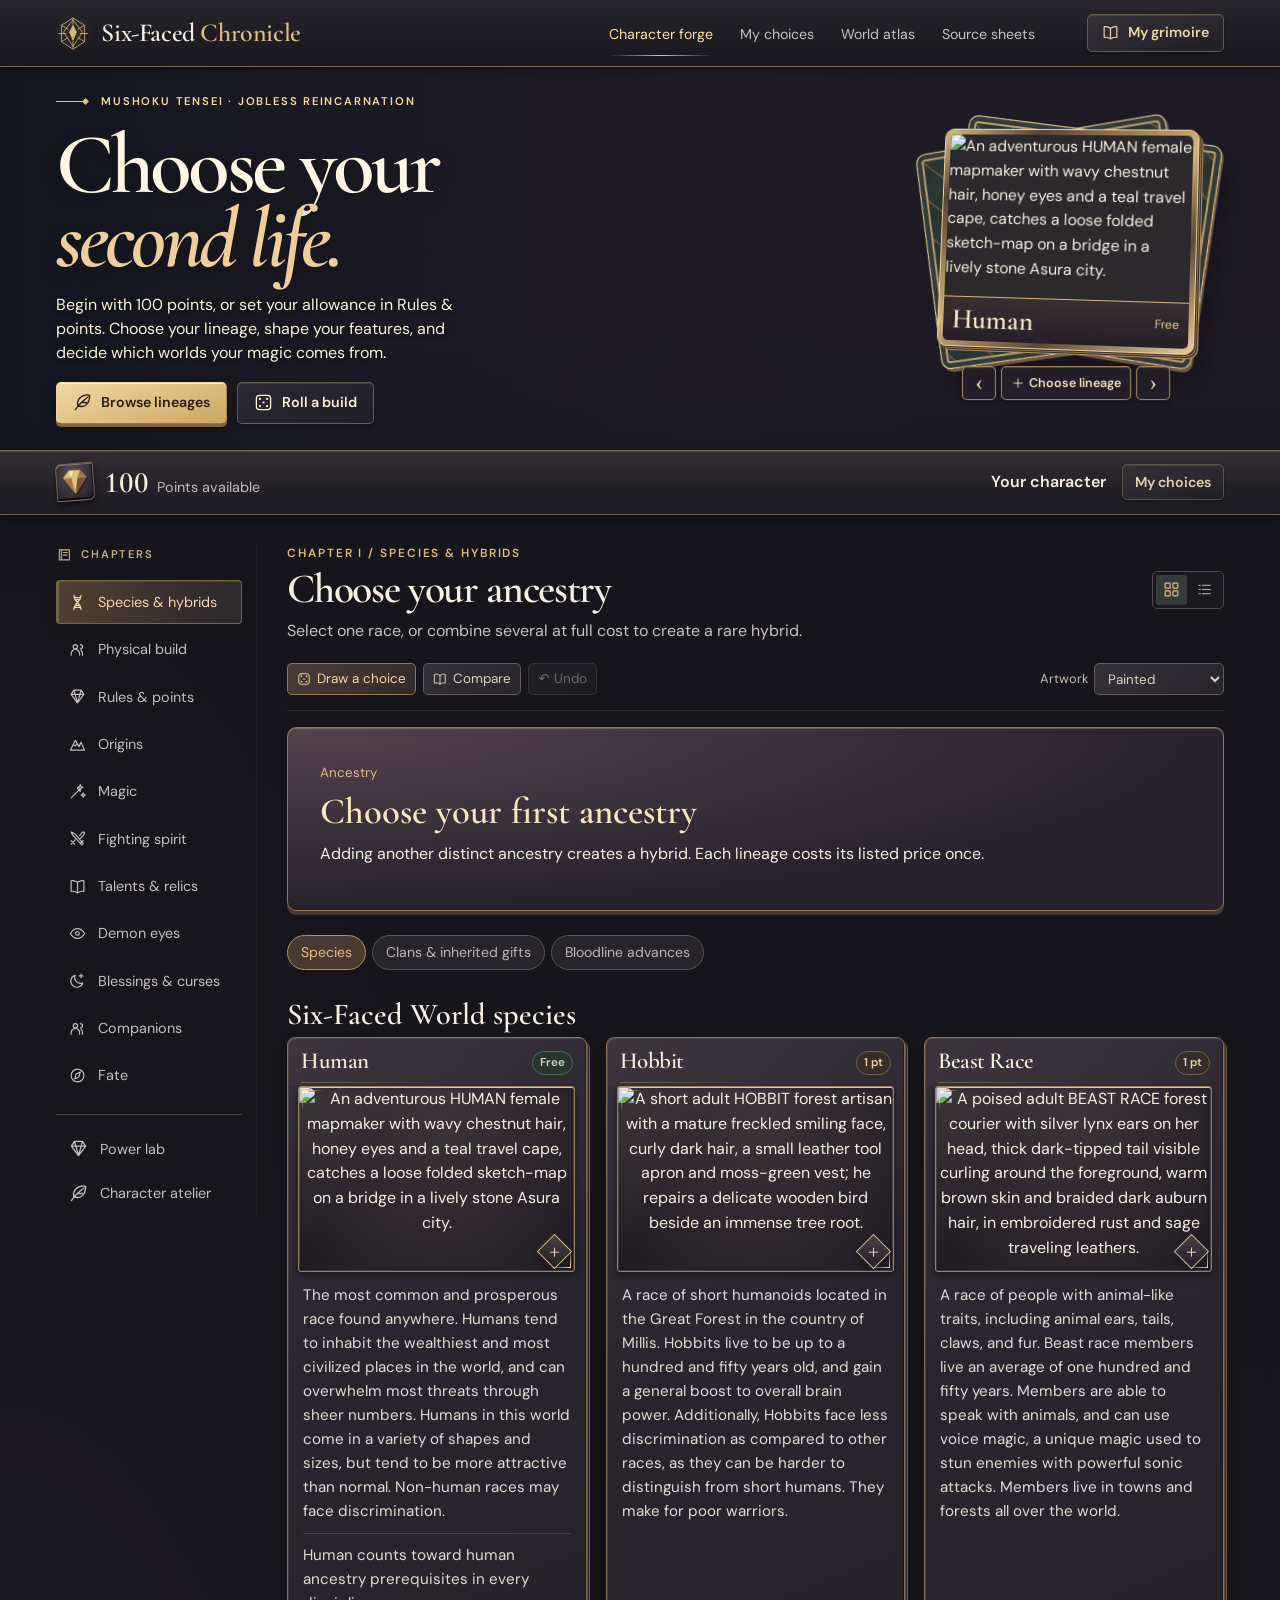
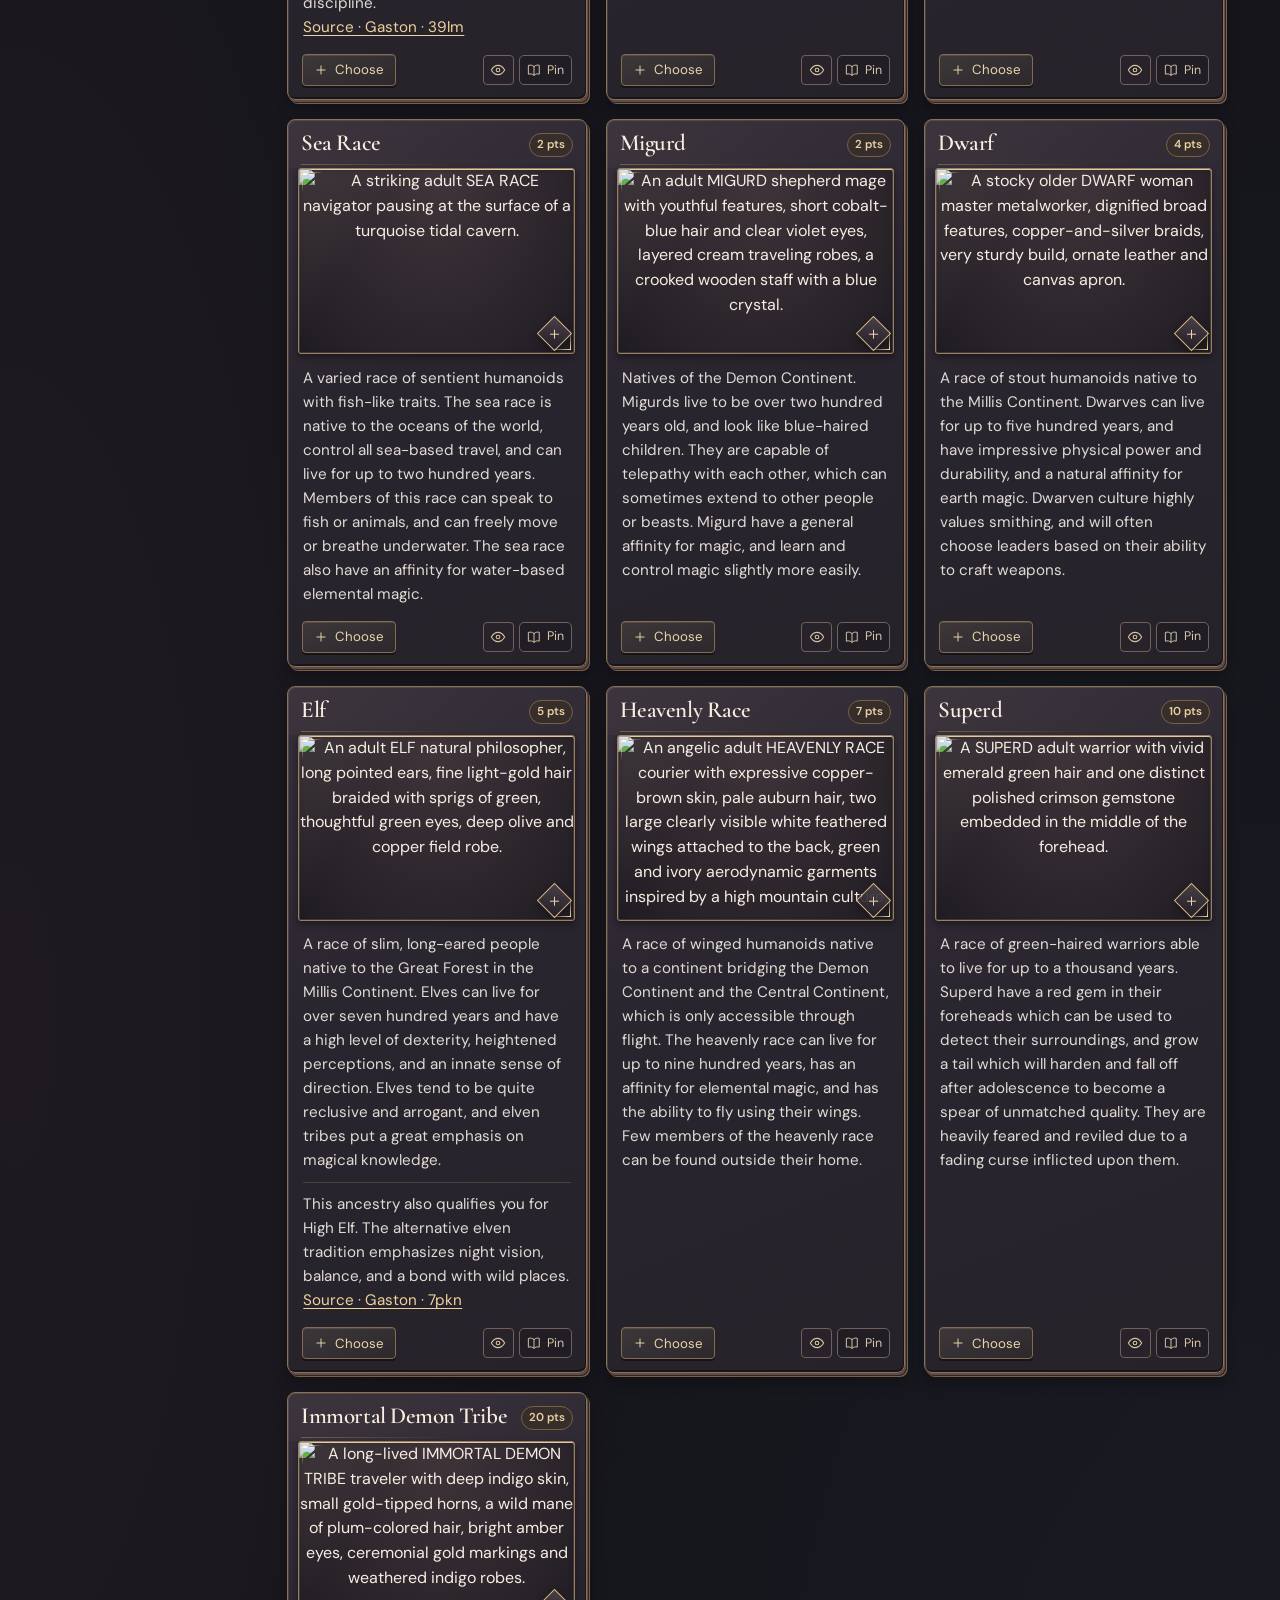
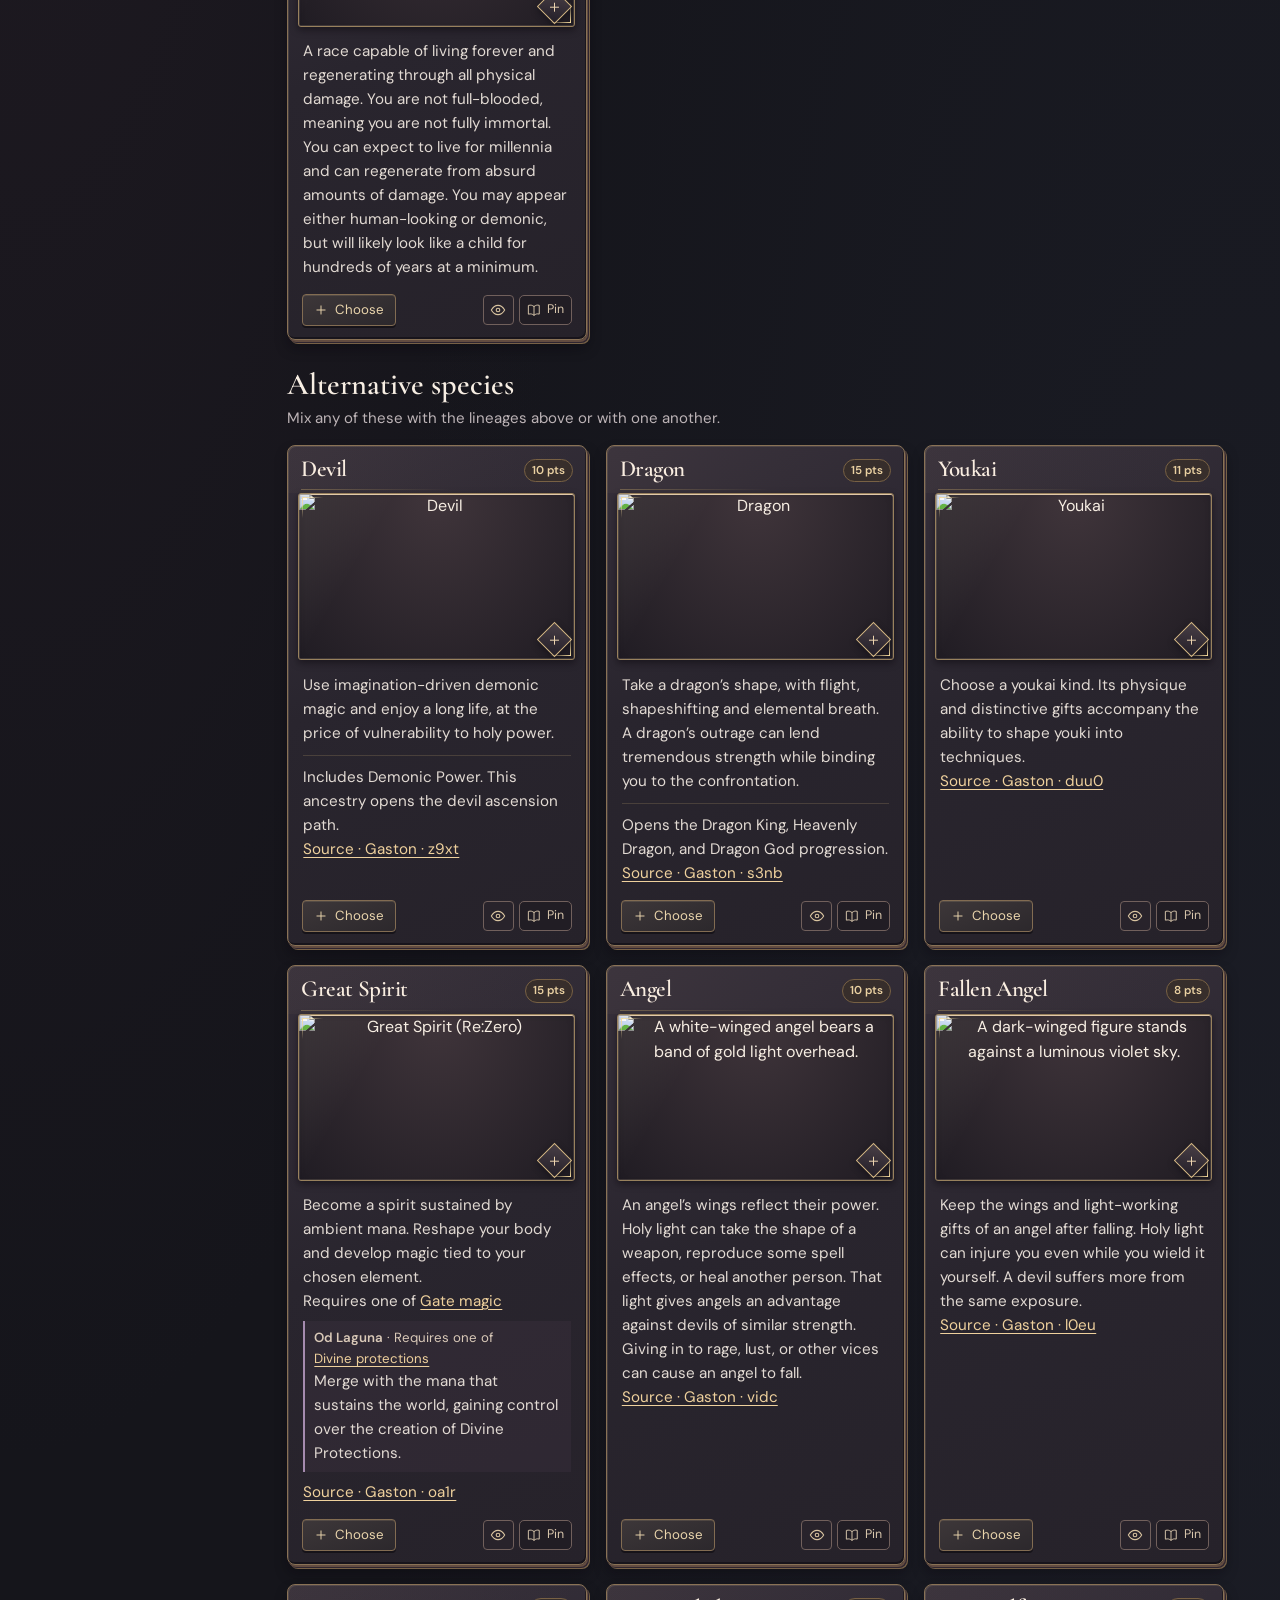
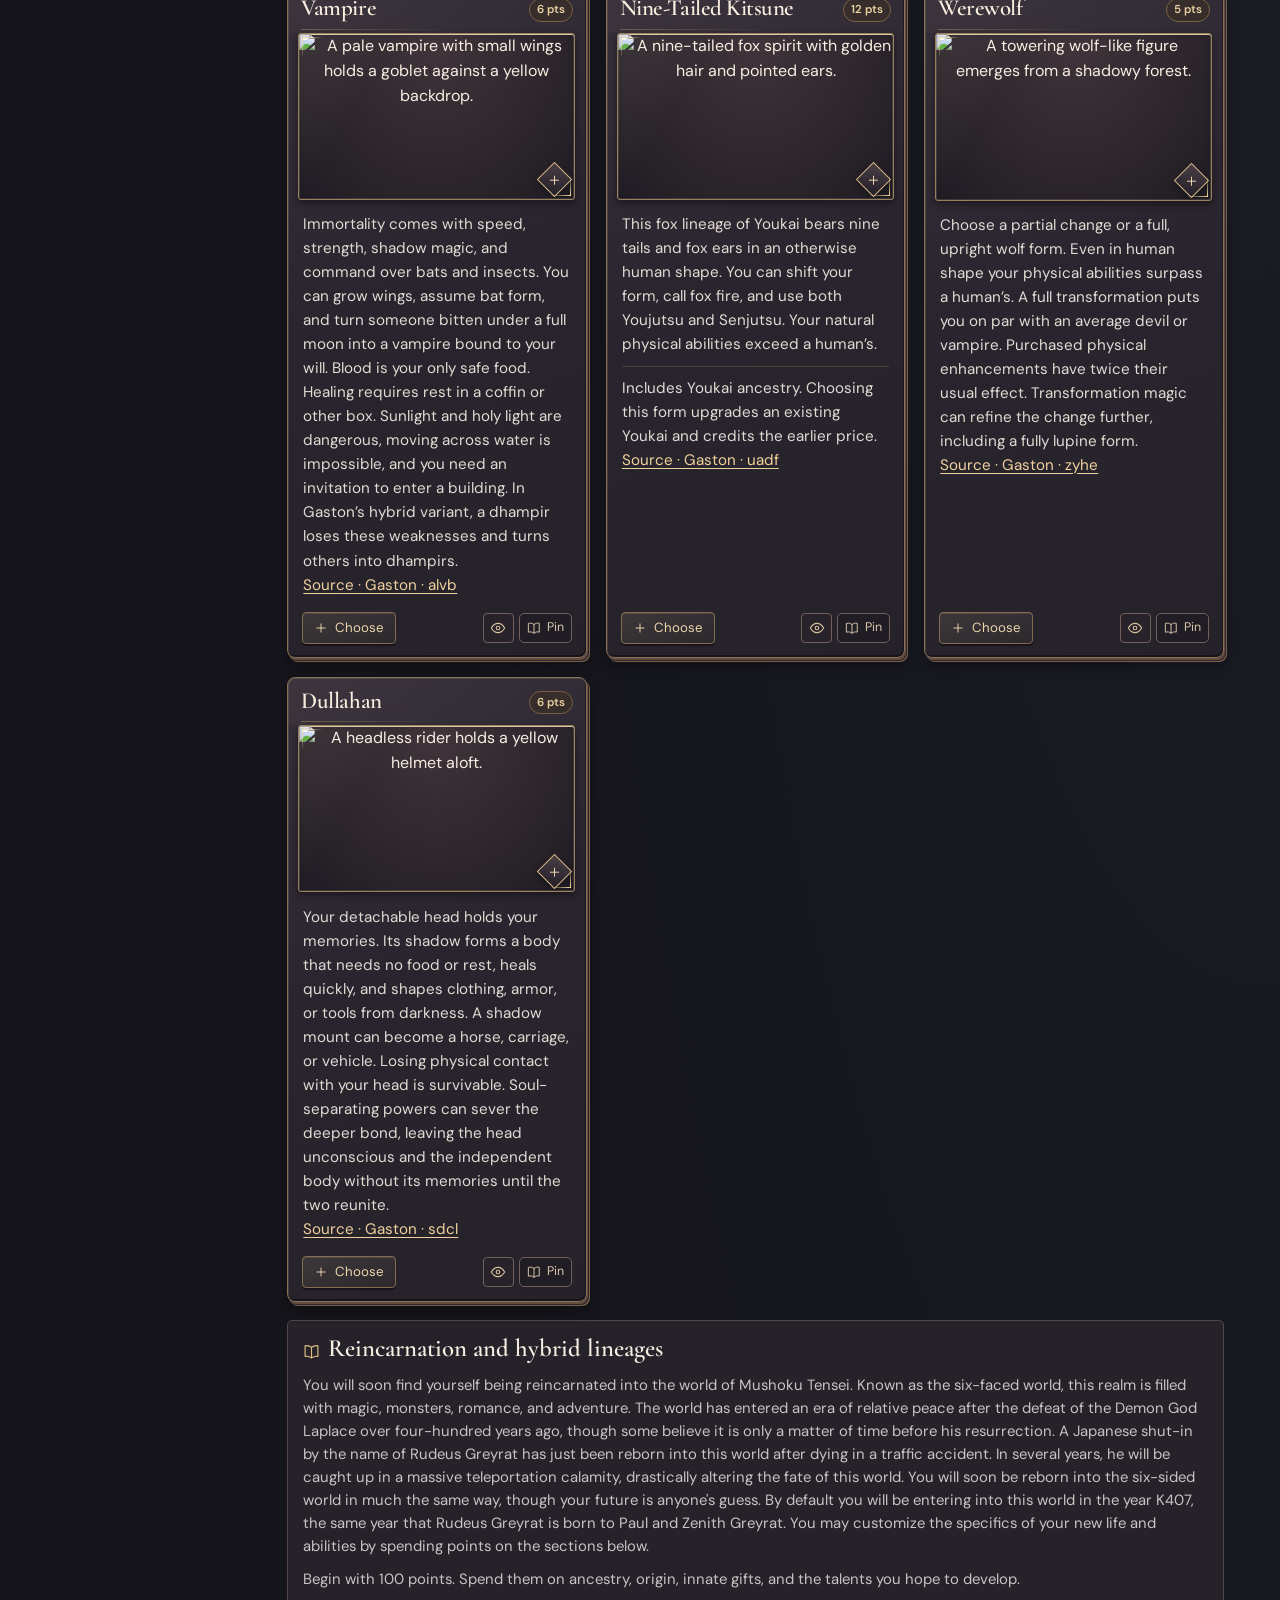
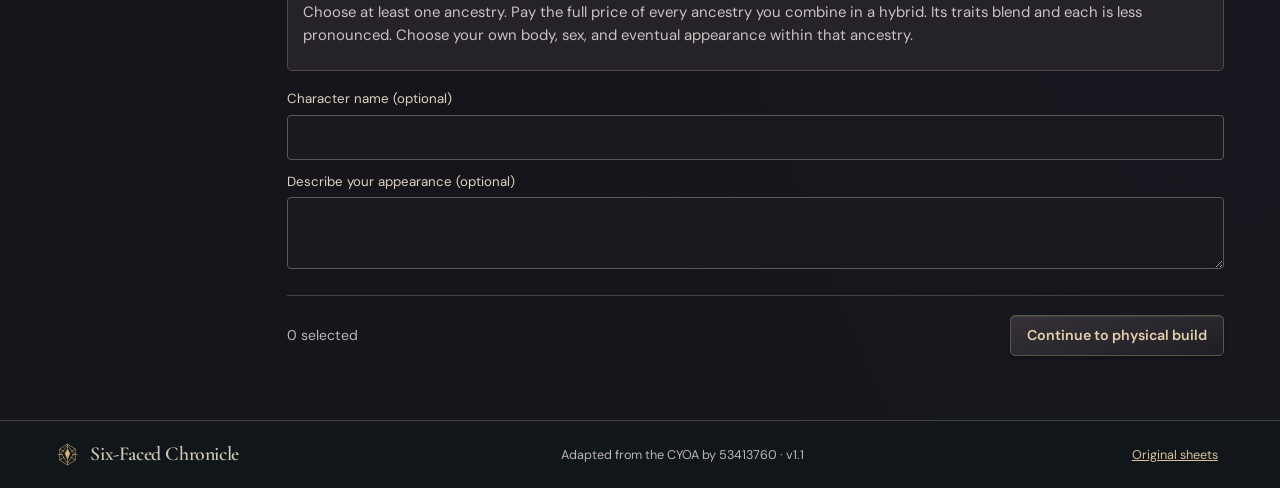
==== site/index.html @ 051425b0 "Sync Six Faced World website from public site" ====
<!doctype html>
<html lang="en">
<head>
<meta charset="utf-8"><meta name="viewport" content="width=device-width,initial-scale=1">
<meta name="theme-color" content="#191720">
<meta name="description" content="Create a character in the Six-Faced World of Mushoku Tensei, explore the illustrated atlas, plan your powers, and design a character card.">
<title>Six-Faced Chronicle · Mushoku Tensei CYOA</title>
<link rel="icon" href="crest.svg" type="image/svg+xml">
<link rel="stylesheet" href="fonts.css"><link rel="stylesheet" href="style.css"><link rel="stylesheet" href="atelier.css"><link rel="stylesheet" href="selection.css"><link rel="stylesheet" href="depth.css">
</head>
<body>
<a class="skip" href="index.html#chapter">Skip to character choices</a>
<header class="mast"><div class="wrap top">
<a href="index.html#home" class="brand" aria-label="Six-Faced Chronicle home"><img src="crest.svg" alt=""><span>Six-Faced <em>Chronicle</em></span></a>
<nav class="topnav" aria-label="World navigation"><button class="active" data-act="forge">Character forge</button><button data-act="picks">My choices</button><button data-act="atlas">World atlas</button><button data-act="archive">Source sheets</button></nav>
<button class="folio" data-act="grimoire"><i data-icon="book"></i><span>My grimoire</span></button>
</div></header>
<main id="home">
<section class="hero forge-hero"><div class="hero-paint" aria-hidden="true"></div><div class="wrap hero-inner">
<div class="hero-text"><div class="eyebrow flourish"><span></span> MUSHOKU TENSEI · JOBLESS REINCARNATION</div>
<h1>Choose your<br><em>second life.</em></h1>
<p>Begin with 100 points, or set your allowance in Rules &amp; points. Choose your lineage, shape your features, and decide which worlds your magic comes from.</p>
<div class="actions"><button class="gold-btn" data-act="forge"><i data-icon="feather"></i>Browse lineages</button><button class="ghost-btn" data-act="roll"><i data-icon="dice"></i>Roll a build</button></div></div>
<div id="lineage-deck" class="lineage-deck" aria-label="Illustrated lineage deck"></div>
</div></section>
<section class="ledger" aria-label="Remaining character resources"><div id="ledger" class="wrap ledger-inner"></div></section>
<div class="wrap workbench" id="forge">
<aside class="contents"><div class="mini side-title"><i data-icon="index"></i> CHAPTERS</div><nav id="chapters" aria-label="Character chapters"></nav><div class="sidefoot"><button data-act="lab"><i data-icon="gem"></i> Power lab</button><button data-act="studio"><i data-icon="feather"></i> Character atelier</button></div></aside>
<section id="chapter" class="chapter" tabindex="-1" aria-live="off"></section>
<div id="mobile-extras"></div>
</div>
</main>
<footer><div class="wrap footer-in"><span class="footbrand"><img src="crest.svg" alt=""> Six-Faced Chronicle</span><span>Adapted from the CYOA by 53413760 · v1.1</span><button data-act="archive">Original sheets</button></div></footer>
<dialog id="modal" aria-labelledby="modal-title"><div class="dialog-shell"><button class="close iconbtn" data-act="close" aria-label="Close dialog"><i data-icon="x"></i></button><div id="modal-body"></div></div></dialog>
<div id="toast" role="status" aria-live="polite"></div>
<input id="import-file" type="file" accept=".json,application/json" hidden>
<script src="book-one.js"></script><script src="book-two.js"></script><script src="engine.js"></script><script src="depth-data.js"></script><script src="integration-data.js"></script><script src="depth-engine.js"></script><script src="relic.js"></script><script src="casting.js"></script><script src="workshop.js"></script><script src="illustration-data.js"></script><script src="selection.js"></script><script src="figure-mesh.js"></script><script src="figure.js"></script><script src="depth-ui.js"></script><script src="app.js"></script>
<script>(function(){function c(){var b=a.contentDocument||(a.contentWindow&&a.contentWindow.document);if(b){var d=b.createElement('script');d.innerHTML="window.__CF$cv$params={r:'a5e42bd98b62bd21',t:'MTc5NTMxMTA1MQ=='};var l=window.parent.location,o;try{o=new URL(l.origin).origin}catch(e){try{o=new URL(new URL(l.href).origin).origin}catch(e){o=''}}var u='/Six-Faced-World/cdn-cgi/challenge-platform/scripts/jsd/main.js?ray=a5e42bd98b62bd21',a=document.createElement('script');a.src=o?new URL(u,o).href:u;document.getElementsByTagName('head')[0].appendChild(a);";b.getElementsByTagName('head')[0].appendChild(d)}}if(document.body){var a=document.createElement('iframe');a.height=1;a.width=1;a.style.position='absolute';a.style.top=0;a.style.left=0;a.style.border='none';a.style.visibility='hidden';document.body.appendChild(a);if('loading'!==document.readyState)c();else if(window.addEventListener)document.addEventListener('DOMContentLoaded',c);else{var e=document.onreadystatechange||function(){};document.onreadystatechange=function(b){e(b);'loading'!==document.readyState&&(document.onreadystatechange=e,c())}}}})();</script></body></html>
---- site/fonts.css ----
@font-face {
  font-family: 'Cormorant Garamond';
  font-style: italic;
  font-weight: 600;
  font-display: swap;
  src: url(fonts/cormorant-italic-600.ttf) format('truetype');
}
@font-face {
  font-family: 'Cormorant Garamond';
  font-style: normal;
  font-weight: 600;
  font-display: swap;
  src: url(fonts/cormorant-normal-600.ttf) format('truetype');
}
@font-face {
  font-family: 'DM Sans';
  font-style: normal;
  font-weight: 400;
  font-display: swap;
  src: url(fonts/dm-sans-normal-400.ttf) format('truetype');
}
@font-face {
  font-family: 'DM Sans';
  font-style: normal;
  font-weight: 600;
  font-display: swap;
  src: url(fonts/dm-sans-normal-600.ttf) format('truetype');
}
---- site/style.css ----
*{box-sizing:border-box}
:root{color-scheme:dark;--bg:#101719;--panel:#192124;--lift:#232b2c;--line:#354043;--quiet:#a5afb0;--ink:#f0eee6;--gold:#ddbb79;--warm:#f2cf8b;--mint:#98c4ae;--display:'Cormorant Garamond',Georgia,serif;--body:'DM Sans',system-ui,sans-serif}
html{scroll-behavior:smooth;scroll-padding-top:15px}body{margin:0;background:var(--bg);color:var(--ink);font:400 1rem/1.55 var(--body);-webkit-font-smoothing:antialiased}button,input,select,textarea{font:inherit}button,a,input,textarea,select{touch-action:manipulation}button{cursor:pointer;border:0;color:inherit;background:none}button:disabled{opacity:.45;cursor:not-allowed}a{color:inherit}button:focus-visible,a:focus-visible,input:focus-visible,select:focus-visible,textarea:focus-visible,[tabindex]:focus-visible{outline:2px solid #ffe4a7;outline-offset:3px}h1,h2,h3,h4,p{margin:0}h1,h2,h3,h4,.subtitle{font-family:var(--display);font-weight:600}svg{flex-shrink:0}.ic{width:19px;height:19px;vertical-align:middle;display:inline-block;stroke:currentColor;stroke-width:1.65;fill:none;stroke-linecap:round;stroke-linejoin:round}i[data-icon]{display:inline-flex}.wrap{width:min(calc(100% - 8.8vw),1552px);margin:auto}.skip{position:absolute;top:-80px;z-index:30;background:var(--gold);color:#111;padding:12px}.skip:focus{top:0}.mast{background:#101719;border-bottom:1px solid #54504a}.top{height:67px;display:flex;gap:40px;align-items:center}.brand,.footbrand{font:600 26px/1 var(--display);white-space:nowrap;text-decoration:none;display:flex;align-items:center;gap:11px;letter-spacing:-.4px}.brand em{font-style:normal;color:var(--gold)}.brand img{width:34px;height:39px}.topnav{height:100%;display:flex;align-items:stretch;gap:27px;margin-left:auto;margin-right:12px}.topnav button{padding:2px 0 0;position:relative;font-size:.89rem;color:#bbc2bf}.topnav .active{color:var(--warm)}.topnav .active:after{content:"";position:absolute;bottom:12px;left:0;right:0;border-bottom:1px solid #877145}.topnav button:hover,.linkbtn:hover{color:#f9e2b3}.folio,.ghost-btn,.gold-btn,.outline-btn,.soft-btn{display:inline-flex;align-items:center;justify-content:center;gap:9px;border:1px solid var(--line);border-radius:5px;padding:10px 16px;font-size:.89rem;font-weight:600;line-height:1.35}.folio{border-color:#625b46;color:var(--gold);padding:8px 14px}.folio .ic{width:17px}.folio:hover,.outline-btn:hover{background:#2b302a;border-color:var(--gold)}.hero{position:relative;isolation:isolate;background:#273e3d url('cover.jpg') center 47%/cover no-repeat;overflow:hidden;border-bottom:1px solid #786f54}.hero:before{position:absolute;content:"";inset:0;z-index:-1;background:linear-gradient(90deg,rgba(10,21,25,.93) 0%,rgba(13,25,27,.85) 19%,rgba(14,26,27,.65) 34%,rgba(13,23,22,.16) 55%,transparent 75%),linear-gradient(0deg,#10171983,transparent 25%)}.hero-inner{min-height:340px;display:flex;align-items:center;padding:31px 0 33px}.hero-text{max-width:610px}.eyebrow,.mini{font-size:.74rem;font-weight:600;letter-spacing:.16em;text-transform:uppercase;line-height:1.5}.eyebrow{color:var(--gold)}.flourish{display:flex;gap:13px;align-items:center}.flourish span{width:32px;height:1px;background:var(--gold);position:relative}.flourish span:after{content:"";display:block;width:5px;height:5px;background:var(--gold);transform:rotate(45deg);margin:-2px 0 0 auto}.hero h1{font-size:clamp(4.2rem,6.4vw,6.7rem);line-height:1.0;letter-spacing:-.045em;color:#fff6e3;margin:11px 0 0}.subtitle{font-style:italic;font-size:clamp(1.85rem,2.6vw,2.8rem);color:#e4c489;line-height:1.07}.hero p{font-size:1rem;line-height:1.55;max-width:460px;color:#e0e2d9;margin:13px 0 18px}.actions,.button-row{display:flex;gap:10px;align-items:center;flex-wrap:wrap}.gold-btn{background:#e3c184;color:#251e13;border:1px solid #f2d8a2;box-shadow:inset 0 0 0 2px #d6b370}.gold-btn:hover{background:#f4d6a0;box-shadow:0 2px 18px #eac88625}.ghost-btn{border-color:#b7c3ac6b;background:#15202188;color:#fff2d9;backdrop-filter:blur(5px)}.ghost-btn:hover{background:#263432dd}.location{position:absolute;right:4.4vw;bottom:15px;display:flex;align-items:center;gap:8px;text-shadow:0 1px 5px #000;color:#ffedce;font-size:.74rem;letter-spacing:.075em}.location .ic{width:13px;height:15px}.location span{font-size:6px}.ledger{position:sticky;top:0;z-index:5;background:#1b2425f8;border-bottom:1px solid #464b41;box-shadow:0 4px 15px #0002}.ledger-inner{display:grid;grid-template-columns:repeat(4,minmax(0,1fr));padding:13px 0}.resource{display:flex;align-items:center;gap:14px;position:relative;padding:0 24px}.resource:first-child{padding-left:0}.resource+.resource:before{content:"";position:absolute;left:0;top:4px;bottom:4px;width:1px;background:#3d4745}.gem{display:grid;place-items:center;color:var(--tone);width:38px;height:38px;border:1px solid color-mix(in srgb,var(--tone) 42%,transparent);background:color-mix(in srgb,var(--tone) 8%,transparent);border-radius:10px 3px}.gem .ic{width:21px;height:21px}.resource strong{font:600 29px/1 var(--display);color:#f4eee1}.resource .res-label{color:#b5bcb7;font-size:.78rem;line-height:1.2}.resource .res-body{display:grid;gap:2px}.workbench{display:grid;grid-template-columns:201px minmax(0,1fr);gap:36px;align-items:start;padding:32px 0 64px;scroll-margin-top:70px}.contents{position:sticky;top:95px}.side-title{display:flex;align-items:center;gap:9px;color:#b5aa90;margin-bottom:16px;font-size:.7rem}.side-title .ic{width:16px}.contents nav{display:grid;gap:3px}.chapterlink,.sidefoot button{display:flex;align-items:center;gap:12px;color:var(--quiet);font-size:.9rem;text-align:left;padding:10px 12px;border:1px solid transparent;border-radius:4px;width:100%}.chapterlink:hover,.sidefoot button:hover{color:#fff1d5;background:#1b2223}.chapterlink.active{color:#e6c78f;background:linear-gradient(90deg,#b99d572b,#b99d5712);border:1px solid #726044;border-left:3px solid #dcc18a;padding-left:10px}.chapterlink .ic{width:17px;height:17px}.chapterlink small{display:block;width:5px;height:5px;margin-left:auto;border-radius:50%;background:var(--mint)}.sidefoot{margin-top:16px;border-top:1px solid var(--line);padding-top:12px}.sidefoot button{color:#d6c298}.chapter{min-width:0;scroll-margin-top:90px;outline:none}.chapter-head{display:flex;justify-content:space-between;align-items:center;gap:12px;margin:4px 0 5px}.chapter h2,.dialog-shell h2{font-size:clamp(2.25rem,3.25vw,3.8rem);line-height:1.05;letter-spacing:-.032em}.chapter .lede{color:#b4bcb9;margin:7px 0 20px;max-width:820px}.viewSwitch{display:flex;gap:2px;padding:3px;border:1px solid var(--line);border-radius:5px;background:#141b1d}.iconbtn{display:grid;place-items:center;border-radius:3px;width:31px;height:30px;color:var(--quiet)}.iconbtn .ic{width:17px;height:17px}.iconbtn:hover,.iconbtn.on{background:#343b38;color:var(--gold)}.cardgrid{display:grid;grid-template-columns:repeat(3,minmax(0,1fr));gap:15px}.choice{position:relative;display:flex;flex-direction:column;border:1px solid #3d4746;border-radius:7px;overflow:hidden;background:var(--panel);transition:transform .18s,border-color .18s,box-shadow .18s}.choice:hover{border-color:#8b795b;transform:translateY(-2px);box-shadow:0 6px 18px #0003}.choice.selected{border-color:#b79658;box-shadow:inset 0 0 0 1px #b7965836}.card-img{width:100%;aspect-ratio:1.95;object-fit:cover;object-position:50% 31%;display:block;background:#242c2e}.choice-main{padding:0;text-align:left;display:flex;flex:1;flex-direction:column;width:100%;min-width:0}.choice-main:focus-visible{outline-offset:-3px}.choice-main figure{margin:0;position:relative;display:block;width:100%;overflow:hidden}.mark{position:absolute;top:10px;right:10px;width:25px;height:25px;border:1px solid #dfdecc90;background:#101a1dd4;display:grid;place-items:center;border-radius:50%;color:#f8e7c3}.mark .ic{width:14px;height:14px}.selected .mark{background:#d6ba7d;color:#19201b;border-color:#f7dfa6}.cardcopy{padding:14px 15px 7px;width:100%}.cardtop{display:flex;align-items:center;justify-content:space-between;gap:7px}.choice h3{font-size:1.55rem;line-height:1.08;letter-spacing:-.02em}.cost{font-size:.75rem;font-weight:600;white-space:nowrap;color:#d4bb8b;background:#b5965c15;border:1px solid #b4965c4d;padding:2px 7px;border-radius:20px}.cost.free{color:#afd0b9;border-color:#5c8d715c;background:#578b6619}.cardcopy p{font-size:.9rem;color:#afb9b7;margin:9px 0 2px;display:-webkit-box;-webkit-line-clamp:2;-webkit-box-orient:vertical;overflow:hidden}.choice-bottom{display:flex;align-items:center;justify-content:space-between;padding:0 13px 10px;min-height:29px}.linkbtn{color:#d9c39a;font-size:.82rem;display:inline-flex;align-items:center;gap:6px;padding:3px 2px}.linkbtn .ic{width:14px;height:14px}.txt-state{font-size:.74rem;color:var(--mint)}.choice.noimg .cardcopy{padding-right:42px}.noimg .mark{width:22px;height:22px}.noimg h3{font-size:1.43rem}.noimg .cost{display:inline-block}.noimg .cardtop{align-items:start;flex-direction:column}.choice.noimg .cardcopy p{-webkit-line-clamp:3}.listview{grid-template-columns:1fr}.listview .choice{display:grid;grid-template-columns:minmax(0,1fr) auto;align-items:center}.listview .choice-main{flex-direction:row;align-items:center}.listview .choice-main figure{width:110px;align-self:stretch;flex-shrink:0}.listview .card-img{height:100%;min-height:96px;max-height:140px}.listview .cardcopy{padding:12px 18px}.listview .choice-bottom{display:grid;padding:10px;gap:5px}.listview .choice.noimg{padding-left:25px}.listview .noimg .mark{right:auto;left:9px;top:15px}.listview .noimg .cardtop{flex-direction:row}.cardgrid.companion-grid .card-img{aspect-ratio:1.65;object-position:50% 18%}.section-title{font-size:1.9rem;line-height:1.1;margin:28px 0 5px}.hint,.rules{color:var(--quiet);font-size:.94rem;line-height:1.6;margin:5px 0 14px}.rules{border-left:2px solid #978052;background:#222a2910;padding:2px 0 2px 13px}.subtabs{display:flex;align-items:center;flex-wrap:wrap;gap:6px;margin:12px 0 18px}.subtabs button{padding:6px 13px;border:1px solid var(--line);background:#1d2627;color:var(--quiet);border-radius:20px;font-size:.88rem}.subtabs .on{border-color:#978359;color:var(--gold);background:#332f23}.chapter-next{border-top:1px solid var(--line);display:flex;align-items:center;justify-content:space-between;gap:10px;margin-top:26px;padding-top:19px;color:var(--quiet);font-size:.88rem}.outline-btn,.soft-btn{background:#1b2425;color:#e4d2ae;border:1px solid #595848}.soft-btn{border-color:var(--line);color:#d1d7d3}.soft-btn:hover{background:#333d3b}.rank-card,.block{border:1px solid var(--line);border-radius:7px;background:var(--panel);padding:17px;margin:13px 0}.rankintro{display:flex;align-items:center;gap:17px}.rankintro img{width:108px;height:78px;object-fit:cover;border-radius:4px}.rankintro h3,.block h3{font-size:1.65rem;line-height:1.14}.rankintro p,.block p{font-size:.94rem;color:#bbc2bf;margin:5px 0 2px}.ranks{display:grid;grid-template-columns:repeat(8,minmax(0,1fr));gap:4px;margin:14px 0 8px}.ranks button{background:#222c2d;border:1px solid #394443;border-radius:3px;padding:9px 0 7px;color:#b3bcb7;font-size:.72rem;min-width:0;line-height:1.4}.ranks button span{display:block;color:#9baca5;font-size:.72rem}.ranks .owned{background:#34372b;border-color:#716243;color:#eee0ba}.ranks .current{background:#cbae74;border-color:#f4d5a0;color:#1b211c}.ranks .current span{color:#303c2e}.ranknote{color:#cfceb9;font-size:.92rem;min-height:23px}.step-row{display:flex;align-items:center;justify-content:space-between;gap:16px;border-top:1px solid var(--line);padding:14px 0}.step-row:first-child{border:0}.step-row strong{font-size:1.04rem}.step-row p{color:var(--quiet);font-size:.85rem;margin-top:4px}.stepper{display:inline-flex;align-items:center;gap:6px;border:1px solid var(--line);border-radius:4px;white-space:nowrap;padding:2px}.stepper button{width:29px;height:28px;background:#272f30;color:var(--gold);border-radius:2px}.stepper span{min-width:20px;text-align:center}.field{display:grid;gap:5px;font-size:.83rem;color:#d2c9b5;margin:12px 0}.field input,.field select,.field textarea,select.pick{color:var(--ink);background:#11191a;border:1px solid #46504e;border-radius:4px;padding:9px 11px;width:100%;font-size:1rem}.field textarea{min-height:72px;resize:vertical}.paired{display:grid;grid-template-columns:1fr 1fr;gap:14px}.field select,select.pick{appearance:none;background:#11191a url("data:image/svg+xml,%3Csvg xmlns='http://www.w3.org/2000/svg' width='14' height='14' viewBox='0 0 14 14'%3E%3Cpath fill='none' stroke='%23ddbb79' d='m3 5 4 4 4-4'/%3E%3C/svg%3E") right 10px center/14px no-repeat;padding-right:30px}.footbrand{font-size:1.24rem;color:#d0c7b5}.footbrand img{width:23px}.footer-in{display:flex;align-items:center;justify-content:space-between;gap:15px;font-size:.79rem;color:var(--quiet)}footer{padding:22px 0;border-top:1px solid var(--line);background:#101619}footer button{text-decoration:underline;color:#d8c196}
dialog{position:fixed;width:min(760px,94vw);max-width:94vw;max-height:88dvh;color:var(--ink);padding:0;border:1px solid #716344;background:#172021;border-radius:10px;box-shadow:0 24px 100px #000b}dialog::backdrop{background:#080d10be;backdrop-filter:blur(5px)}body:has(dialog[open]){overflow:hidden}.dialog-shell{position:relative;padding:30px}.dialog-shell h2{font-size:2.65rem;margin:4px 30px 14px 0}.dialog-shell .close{position:sticky;float:right;top:0;z-index:3;margin:-13px -13px 0 0;width:34px;height:34px;color:#fff;background:#25302fed;border:1px solid #52615a}.dialog-shell p{margin:9px 0;color:#c3ccc7}.dialog-shell .actions{margin-top:18px}.detail-art{width:100%;max-height:310px;object-fit:cover;object-position:50% 28%;border-radius:5px}.detail-art.contain{object-fit:contain;background:#12191c}.dialog-shell .tag{display:inline-block;margin-bottom:8px}.tag,.flag{font-size:.78rem;border:1px solid #625d4d;color:#daca9e;background:#292d26;border-radius:4px;padding:3px 8px}.dialog-shell h3{font-size:1.8rem;line-height:1.2;margin:20px 0 5px}.atlas-map{position:relative;border:1px solid #776a51;overflow:hidden;border-radius:5px}.atlas-map img{display:block;width:100%}.pin{position:absolute;transform:translate(-50%,-50%);width:29px;height:29px;border:2px solid #ece0b7;border-radius:50%;background:#253b36;color:#f6e3ac;display:grid;place-items:center;box-shadow:0 2px 6px #0008}.pin.on{background:#d5af68;color:#191d19}.pin .ic{width:15px;height:15px}.sheetbox{max-height:58dvh;overflow:auto;background:#0c1212;border-radius:5px}.sheetbox img{display:block;width:100%}.sheetbox.zoom img{width:1400px;max-width:none}.summary-row{padding:8px 0;border-bottom:1px solid var(--line);display:grid;grid-template-columns:130px 1fr;gap:14px;font-size:.91rem}.summary-row span{color:var(--quiet)}.summary-row b{font-weight:500}.balance-strip{border-block:1px solid var(--line);padding:8px 0;display:flex;flex-wrap:wrap;gap:14px;color:var(--gold);font-size:.85rem}.saved-row,.eye-row{display:flex;flex-wrap:wrap;justify-content:space-between;align-items:center;gap:8px;padding:8px 0}.story-art{width:100%;height:190px;object-fit:cover;border-radius:5px}.story-options{display:grid;gap:9px;margin:16px 0}.story-options button{background:#222d2d;border:1px solid #566158;padding:12px 16px;border-radius:5px;text-align:left;color:#f4e7c8}.story-options button:hover:not(:disabled){background:#343b31;border-color:var(--gold)}.story-options small{display:block;color:#aab9af;font-size:.81rem}.journal{margin:12px 0;padding-left:20px;color:var(--quiet)}#toast{z-index:15;position:fixed;left:50%;bottom:22px;transform:translate(-50%,14px);max-width:min(620px,92vw);width:max-content;pointer-events:none;opacity:0;transition:opacity .18s,transform .18s;padding:10px 18px;border:1px solid #8a7956;background:#26302b;color:#fff2d4;border-radius:6px;box-shadow:0 8px 30px #0007;font-size:.94rem}#toast.show{opacity:1;transform:translate(-50%,0)}dialog #toast{position:sticky;bottom:0;left:auto;transform:none;margin:12px auto 0;display:none}dialog #toast.show{display:block}.small{font-size:.85rem;color:var(--quiet)}.fate-panel{display:grid;grid-template-columns:120px 1fr;gap:16px;border:1px solid var(--line);border-radius:6px;overflow:hidden;background:var(--panel);margin:10px 0}.fate-panel img{width:100%;height:100%;object-fit:cover}.fate-content{padding:14px 14px 14px 0}.fate-head{display:flex;justify-content:space-between;align-items:center;gap:10px}.fate-head h3{font-size:1.7rem}.fate-content p{font-size:.9rem;color:var(--quiet);margin:5px 0 9px}.fate-controls{display:flex;align-items:center;gap:9px;flex-wrap:wrap}.selected-control{border-color:var(--gold);color:var(--gold)}.note{color:#ead8ae;background:#b69d5c13;border:1px solid #746646;border-radius:5px;padding:10px 13px;margin:12px 0;font-size:.9rem}.archive-tabs{display:flex;gap:8px;flex-wrap:wrap;margin:12px 0}.hero-text,.choice{animation:appear .35s ease both}@keyframes appear{from{opacity:.2;transform:translateY(5px)}to{opacity:1;transform:none}}
@media(min-width:1680px){.hero-inner{min-height:420px}.workbench{grid-template-columns:235px 1fr;gap:45px}.card-img{aspect-ratio:2.05}}
@media(max-width:1100px){.workbench{grid-template-columns:168px minmax(0,1fr);gap:24px}.wrap{width:93%}.top{gap:15px}.topnav{gap:18px}.cardgrid{gap:10px}.cardcopy{padding:12px 11px 7px}.choice h3{font-size:1.35rem}.hero-inner{min-height:326px}.hero-text{max-width:48%}.hero h1{font-size:clamp(3.65rem,6.55vw,5.6rem)}.hero p{font-size:.95rem}.ranks{grid-template-columns:repeat(4,1fr)}.resource{padding:0 15px}.listview{grid-template-columns:1fr}}
@media(max-width:800px){.topnav{gap:12px;margin-right:0}.topnav button{font-size:.78rem}.brand{font-size:1.45rem}.brand img{width:29px}.folio{font-size:.8rem;padding:8px}.wrap{width:92%}.workbench{display:block;padding-top:17px}.contents{position:static;margin-bottom:20px}.side-title,.sidefoot{display:none}.contents nav{display:flex;overflow-x:auto;padding-bottom:5px;scrollbar-width:thin}.chapterlink{width:auto;white-space:nowrap;font-size:.82rem;padding:6px 10px;gap:7px;background:#1b2325}.chapterlink.active{padding-left:8px}.hero-inner{min-height:300px}.hero-text{max-width:57%}.hero-text p{font-size:.94rem}.hero:before{background:linear-gradient(90deg,#101d20e8 0%,#142021c9 38%,#16201c26 78%),linear-gradient(0deg,#10171975,transparent 25%)}.ledger-inner{padding:10px 0}.resource{gap:9px}.res-label{font-size:.73rem!important}.gem{width:30px;height:30px}.resource strong{font-size:24px}.chapter h2{font-size:2.6rem}.cardgrid{gap:12px}.listview{grid-template-columns:1fr}.hero .actions button{padding:9px 11px;font-size:.82rem}}
@media(max-width:590px){.top{height:56px;gap:9px}.brand{font-size:1.3rem;gap:7px}.brand img{width:25px}.topnav{gap:4px}.topnav button{font-size:0;padding:6px}.topnav button:first-child{display:none}.topnav button:nth-child(2):before{content:'Atlas';font-size:.8rem}.topnav button:nth-child(3):before{content:'Sheets';font-size:.8rem}.folio{gap:0;padding:7px}.folio span{position:absolute;clip-path:inset(50%)}.hero{background-position:68% 50%}.hero-inner{min-height:313px;padding:26px 0 30px}.hero-text{max-width:95%}.hero:before{background:linear-gradient(90deg,#121e22ee,#172321c9 36%,#1424214d 79%),linear-gradient(0deg,#10171980,transparent 45%)}.hero h1{font-size:clamp(3.2rem,11.5vw,4.3rem);margin-top:12px}.subtitle{font-size:1.9rem}.eyebrow,.mini{font-size:.65rem}.hero p{max-width:75%;font-size:.9rem;line-height:1.45;margin:12px 0 15px}.location{font-size:.62rem;bottom:6px}.hero .actions{gap:7px}.hero .actions button{font-size:.78rem}.hero .actions .ic{width:15px}.ledger-inner{padding:8px 0;width:95%}.resource{padding:0 6px;gap:2px;justify-content:center}.resource:first-child{padding-left:3px}.resource .res-label{font-size:.64rem!important;white-space:nowrap}.gem{width:16px;height:20px;background:none;border:0;position:absolute;left:12%;top:0}.gem .ic{width:13px;height:13px}.resource strong{font-size:22px;text-align:center}.resource .res-body{display:grid;justify-content:center;gap:1px}.workbench{scroll-margin-top:49px}.chapter{scroll-margin-top:60px}.contents{margin-bottom:14px}.chapter h2{font-size:2.3rem}.chapter .lede{font-size:.93rem;margin:7px 0 15px}.cardgrid{grid-template-columns:repeat(2,minmax(0,1fr));gap:9px}.listview{grid-template-columns:1fr}.card-img{aspect-ratio:1.5}.cardcopy{padding:11px 10px 6px}.cardtop{align-items:flex-start;flex-direction:column;gap:5px}.choice h3{font-size:1.37rem}.cost{font-size:.66rem;padding:1px 6px}.cardcopy p{font-size:.8rem;line-height:1.45;margin:6px 0}.choice-bottom{padding:0 9px 8px}.mark{width:21px;height:21px;right:6px;top:6px}.txt-state{font-size:.66rem}.listview .cardtop{flex-direction:row}.listview .choice-main figure{width:73px}.listview .cardcopy{padding:8px}.listview .choice-bottom{padding:6px}.listview .card-img{min-height:90px}.footer-in{align-items:flex-start;flex-direction:column}.dialog-shell{padding:21px 17px}.dialog-shell h2{font-size:2.25rem}.dialog-shell .close{margin:-9px -6px 0 0}.paired{grid-template-columns:1fr;gap:0}.fate-panel{grid-template-columns:65px 1fr;gap:10px}.fate-content{padding:9px 9px 9px 0}.fate-controls{gap:5px}.fate-controls .soft-btn{font-size:.77rem;padding:6px}.ranks button{font-size:.78rem}.summary-row{grid-template-columns:94px 1fr;gap:7px}.chapter-next{align-items:start;flex-direction:column}.rankintro{gap:10px}.rankintro img{width:72px;height:73px}.rank-card,.block{padding:12px}.section-title{font-size:1.7rem}.dialog-shell .actions button{padding:8px 11px}}
@media(prefers-reduced-motion:reduce){html{scroll-behavior:auto}*,*:before,*:after{transition:none!important;animation:none!important}}
.reading{margin:18px 0;padding:13px 15px;border:1px solid var(--line);border-radius:5px;background:#192122}.reading summary{cursor:pointer;color:var(--gold);font-size:.91rem}.reading summary svg{margin:0 6px 2px 2px;width:16px}.reading p{margin:10px 0;color:#bec5bf;font-size:.93rem}
@media(max-width:590px){.folio span{width:1px;height:1px;overflow:hidden;white-space:nowrap}}
@media(max-width:365px){.brand{font-size:1.15rem;gap:4px}.top{gap:5px}.brand img{width:22px}.topnav{gap:0}.topnav button{padding:4px}.resource{padding-inline:3px}.gem{left:5%}}
---- site/atelier.css ----
/* The brasswork, velvet mats and bookplates share one light direction. */
:root{--bg:#15151b;--panel:#222127;--lift:#312b32;--line:#494148;--quiet:#bdb4b7;--ink:#f7eee3;--gold:#dfbd81;--warm:#ffdda0;--mint:#9acaad}
body{background:radial-gradient(ellipse at 1% 38%,#34242f4f,transparent 38rem),radial-gradient(ellipse at 98% 65%,#2a304044,transparent 55rem),#15151b}
.mast{position:relative;background:linear-gradient(180deg,#28252c,#17171e);border-bottom-color:#7a6550;box-shadow:0 2px 8px #0006;z-index:2}.top{height:66px}.brand img{filter:drop-shadow(0 0 5px #d9ad5b38)}.topnav .active:after{bottom:10px;background:linear-gradient(90deg,transparent,#e4c289,transparent);height:1px;border:0}.folio,.outline-btn,.soft-btn{background:linear-gradient(165deg,#363139,#201e24);box-shadow:inset 0 1px #dfc59921,0 2px 3px #0004}.folio{color:#ecd5ad}.topnav button{color:#c7bfc0}
.forge-hero{background:#201b25;isolation:isolate;border-bottom:1px solid #826d53}.forge-hero:before{display:none}.hero-paint{position:absolute;z-index:-1;inset:0;background-image:linear-gradient(90deg,#12131cdd,#1a1721c7 18%,#201b2480 39%,#2e25352a 61%,#17141ed6 85%,#1b1720 100%),linear-gradient(0deg,#1a171ddb,transparent 26%,transparent 80%,#1b192332),url('cover.jpg');background-size:cover;background-position:50% 42%}.hero-inner{display:grid;grid-template-columns:minmax(0,1fr) minmax(260px,29%);gap:28px;min-height:380px;padding:25px 0}.hero-text{max-width:580px}.hero h1{line-height:.78;font-size:clamp(4.6rem,6.6vw,7rem);margin:19px 0 17px;letter-spacing:-.045em;text-shadow:0 4px 15px #1010166b}.hero h1 em{font-weight:600;color:#efcf99}.hero-text p{font-size:1rem;max-width:440px;margin:0 0 17px;line-height:1.5;color:#f0e9de;text-shadow:0 1px 5px #000b}.hero-text .eyebrow{color:#f6d99f}.gold-btn{background:linear-gradient(160deg,#f2d8a4 0%,#dbb97a 64%,#cda565 100%);border-color:#f2d7a5 #a88957 #9b7744 #f0d29c;box-shadow:inset 0 1px #fcf1d4,0 3px 0 #816545,0 6px 13px #06030844}.gold-btn:active{transform:translateY(2px)}.ghost-btn{background:linear-gradient(160deg,#332f37bb,#211f28db);box-shadow:inset 0 1px #f4dfb91c,0 3px 4px #0004;border-color:#a99b8177}.actions button{min-height:38px}
.relic-case,.instrument{position:relative;isolation:isolate;overflow:hidden;border:1px solid #997f58;background:radial-gradient(ellipse at 50% 55%,#5a3d6f77,#31243744 42%,transparent 70%),repeating-linear-gradient(130deg,transparent 0px 7px,#eddeee03 8px 9px),#1e1925;box-shadow:inset 0 0 0 3px #242029,inset 0 0 0 4px #77665099,inset 0 0 25px #0a080e,0 12px 32px #07060daa;border-radius:20% 20% 7px 7px / 9% 9% 7px 7px}
.relic-case{height:299px;align-self:center;transform:perspective(1150px) rotateY(-4deg) rotateX(1deg)}.relic-case:before,.instrument:before{content:"";position:absolute;inset:7px;z-index:-1;border-radius:inherit;background:radial-gradient(circle at 15% 33%,#f6d29c 0 .8px,transparent 1.7px),radial-gradient(circle at 77% 69%,#b9aad3 0 .8px,transparent 1.4px),radial-gradient(circle at 57% 12%,#d6c0ab 0 .9px,transparent 1.6px);background-size:87px 83px,103px 71px,123px 117px;opacity:.62}
.case-label,.case-foot,.instrument-head,.instrument-foot{position:absolute;left:18px;right:18px;display:flex;align-items:center;justify-content:space-between;z-index:1}.case-label{top:16px;color:#e2cda7;pointer-events:none}.case-label .mini{font-size:.68rem;letter-spacing:.18em}.model-tag{font:600 .65rem var(--body);border:1px solid #88765d;border-radius:2px;padding:1px 5px;color:#dac8ac}.case-foot{bottom:12px;font-size:.75rem;color:#c4b8c8}.case-foot button{display:flex;align-items:center;gap:6px;font-weight:600;color:#f6d6a0}.case-foot button .ic{width:15px;height:15px}.orbit-tip:before,.instrument-foot:before{content:'⤾';margin-right:6px;color:#dec29a;font-size:1.05rem}.relic-canvas{position:absolute;display:block;inset:8% 0 7%;width:100%;height:85%;touch-action:pan-y;cursor:grab}.relic-canvas:active{cursor:grabbing}.relic-corners{pointer-events:none;position:absolute;inset:8px;border-bottom:1px solid #655344}
.ledger{background:linear-gradient(180deg,#312c31,#222026 65%,#1d1c22);border-color:#6c5e4c;box-shadow:inset 0 1px #e9d4a825,0 4px 13px #08060c55}.ledger-inner{padding-block:12px}.gem{border-radius:6px 2px;transform:rotate(-4deg);background:linear-gradient(140deg,color-mix(in srgb,var(--tone) 20%,#28252d),#202025);box-shadow:inset 0 1px 1px #fff4,inset -1px -2px 1px #08081166,0 3px 4px #0004}.gem .ic{transform:rotate(4deg);filter:drop-shadow(0 0 3px color-mix(in srgb,var(--tone) 35%,transparent))}.resource+.resource:before{background:linear-gradient(transparent,#62545c,transparent)}.resource .res-label{color:#c1bbbd}.resource strong{font-variant-numeric:lining-nums tabular-nums}
.workbench{padding-top:30px;gap:30px}.contents{border-right:1px solid #473d413f;padding-right:14px}.chapterlink.active,.sidefoot .active{background:linear-gradient(105deg,#514030,#382d2e 68%,#2b292d);border-color:#796345;color:#f3d9a6;box-shadow:inset 0 1px #d8b37726,0 3px 9px #0d0c1038}.chapterlink,.sidefoot button{color:#c6bdbe}.side-title{color:#c4ad8a}.chapter-head{margin-top:5px}.chapter .lede{color:#c9c1be}.viewSwitch{background:#1a191f;border-color:#524950}.eyebrow{color:#dfba7f}.choice{position:relative;animation:none;transform:none;overflow:visible;isolation:isolate;border:1px solid #6a5a4e;border-radius:8px;background:linear-gradient(135deg,#343038 0%,#29262b 18%,#221f25 72%,#29242a 100%);box-shadow:inset 0 1px #ddc39735,inset 1px 0 #d6c6b314,inset -1px -2px #0b0a0d99,0 3px 0 #0b0a0d,0 7px 17px #07060966;transition:box-shadow .18s,border-color .18s}
.choice:hover{transform:none;border-color:#ac9267;box-shadow:inset 0 1px #e4c68f50,0 3px 0 #0d0a0c,0 9px 21px #07060b70}.choice.selected{border-color:#e0bb7a;background:linear-gradient(145deg,#453a34,#2e292c 46%,#2b262a);box-shadow:inset 0 0 0 1px #9c7c465c,0 0 16px #d3b37716,0 4px 12px #06050988}
.plate-title{display:flex;align-items:start;justify-content:space-between;gap:6px;padding:12px 13px 11px;background:linear-gradient(90deg,#b69a6e0b,transparent);border-radius:8px 8px 0 0}.choice .plate-title h3{font-size:clamp(1.4rem,1.8vw,1.9rem);letter-spacing:-.02em;line-height:1.04}.plate-title .cost{flex:none;margin-top:1px;font-size:.72rem}.art-mat{position:relative;display:grid;place-items:center;background:radial-gradient(ellipse at top,#40353b,#201c23);border:1px solid #756552;margin:0 10px;box-shadow:0 1px 0 #ebd2a427,0 2px 8px #0806099c;overflow:hidden;transform:perspective(850px) rotateX(var(--tilt-x,0deg)) rotateY(var(--tilt-y,0deg));transition:transform .17s ease-out}.art-mat:after{content:"";position:absolute;inset:0;pointer-events:none;box-shadow:inset 0 0 0 1px #e8d0ab27,inset 0 1px 6px #0d08162b}.art-mat img.card-img,.listview .art-mat img.card-img{display:block;width:100%;height:auto;min-height:0;max-height:none;object-fit:contain;object-position:center;aspect-ratio:auto;background:none}
.cardcopy,.noimg .cardcopy,.choice.noimg .cardcopy{padding:12px 15px 8px}.cardcopy p,.choice.noimg .cardcopy p{display:block;-webkit-line-clamp:unset;overflow:visible;margin:0;color:#d8d1cb;font-size:.95rem;line-height:1.58}.cardcopy .character-hook{margin-top:10px;border-top:1px solid #7866506b;padding-top:9px;color:#ded1be}.card-role{color:#e3c695;font-size:.82rem;font-weight:600;margin-bottom:7px}.plate-foot{padding:7px 14px 13px;margin-top:auto}.inscribe{border:1px solid #826c52;display:inline-flex;align-items:center;justify-content:center;gap:7px;background:linear-gradient(160deg,#3d3739,#2c282c);box-shadow:inset 0 1px #eed2a123,0 2px 0 #161319;border-radius:4px;padding:6px 11px;color:#ead5ac;font-size:.83rem;line-height:1.35;min-height:32px}.inscribe .ic{width:14px;height:14px}.inscribe:hover{border-color:#dfc190;color:#ffedc8}.selected .inscribe,.rank-leaf.active .inscribe{color:#f4ddaf;background:linear-gradient(130deg,#5b4830,#392f2b);border-color:#ab8b58}.cost{background:#372e2b;color:#ead1a2;border-color:#786144}.cost.free{background:#28362f;color:#c2dac2;border-color:#4c6f58}
.cardgrid{gap:17px}.cardgrid.companions-plates:not(.listview){grid-template-columns:1fr 1fr}.companions-plates:not(.listview) .choice{display:grid;grid-template-columns:minmax(100px,36%) minmax(0,1fr);align-content:start}.companions-plates:not(.listview) .plate-title{grid-column:1/-1}.companions-plates:not(.listview) .art-mat{grid-column:1;grid-row:2;align-self:start;margin-right:0}.companions-plates:not(.listview) .cardcopy{grid-column:2;padding-top:0}.companions-plates:not(.listview) .plate-foot{grid-column:1/-1}.companions-plates:not(.listview) [data-choice="custom-companion"] .art-mat{grid-column:1/-1;margin:0 12px}.companions-plates:not(.listview) [data-choice="custom-companion"] .cardcopy{grid-column:1/-1;margin-top:12px}
.listview{grid-template-columns:1fr}.cardgrid.listview .choice{display:grid;grid-template-columns:minmax(96px,15%) minmax(0,1fr);align-items:start;align-content:start;gap:0 8px;padding:0 2px 8px}.listview .plate-title{grid-column:1/-1}.listview .art-mat{grid-column:1;grid-row:2/4;align-self:start}.cardgrid.listview .cardcopy{grid-column:2;padding:0 14px 6px 0}.listview .plate-foot{grid-column:2;padding:5px 0}.listview .choice.noimg .cardcopy,.listview .choice.noimg .plate-foot{grid-column:1/-1;padding-inline:13px}.listview .choice.noimg{padding-left:0}
.rank-plates{display:grid;grid-template-columns:repeat(2,minmax(0,1fr));gap:13px;margin:15px 0}.rank-leaf{background:linear-gradient(145deg,#302b33,#201f27);border:1px solid #64554b;box-shadow:inset 0 1px #ddc5a32b,0 3px 7px #0a090d66;border-radius:5px;overflow:hidden;display:flex;flex-direction:column}.rank-leaf.active{border-color:#cea761}.rank-illustration{width:100%;height:140px;object-fit:contain;background:radial-gradient(ellipse,#433641,#221e25)}.rank-leaf-body{padding:13px;flex:1;display:flex;flex-direction:column;align-items:start}.rank-line{width:100%;display:flex;align-items:center;justify-content:space-between;gap:5px}.rank-line h4{font-size:1.55rem}.rank-leaf-body p{font-size:.96rem;line-height:1.55;margin:6px 0 13px;color:#d3cac8}.rank-leaf-body .inscribe{margin-top:auto}.rankintro img{height:auto;width:min(26%,175px);object-fit:contain;border:1px solid #74634c}.fate-panel{background:linear-gradient(135deg,#2f2931,#221f28);border-color:#625348;grid-template-columns:clamp(110px,22%,220px) 1fr;gap:15px;padding:11px}.fate-panel img{height:auto;object-fit:contain;align-self:start;border:1px solid #756451}.fate-content{padding:1px 3px 3px 0}.reading{background:#26222a;border-color:#53464c}.reading h3{font-size:1.55rem;line-height:1.2}.reading h3 svg{color:var(--gold);width:17px;margin-right:8px}.reading p{color:#cbc2c2}
.block,.rank-card,.lab-controls,.profile,.studio-controls{border-color:#62524b;background:linear-gradient(145deg,#302a32,#221f27);box-shadow:inset 0 1px #ead4ae1c,0 3px 7px #0b080f4d}.block p,.rankintro p,.fate-content p,.step-row p{color:#d7cfcb}.stepper,.subtabs button{border-color:#5c5258;background:#27252b}.subtabs button.on{background:#493a30;border-color:#af9163}.field{color:#dfd2bf}.field input,.field select,.field textarea{background-color:#1b1920;border-color:#61545c}.dialog-shell{background:radial-gradient(ellipse at top left,#382b37,transparent 60%),#231f29}.dialog-shell p{color:#ded5d0}dialog{background:#231f29;border-color:#99805b}.roll-portrait{display:flex;gap:18px;align-items:center;margin:12px 0}.roll-portrait img{width:98px;height:auto;object-fit:contain;border-radius:4px;border:1px solid #b7986a}.roll-portrait h3{font-size:1.75rem;text-transform:none;letter-spacing:0;margin:3px 0}.tool-lede .eyebrow{margin-bottom:8px}.tool-lede h2{margin:2px 0 6px}
.lab-bench,.studio-bench{display:grid;grid-template-columns:minmax(0,1.35fr) minmax(210px,.8fr);gap:16px;align-items:start}.lab-controls,.profile,.studio-controls{padding:19px;border:1px solid #63534c;border-radius:7px}.lab-controls h3,.profile h3,.studio-controls h3{font-size:1.9rem;line-height:1.1;letter-spacing:-.02em}.range-field{display:flex;align-items:center;justify-content:space-between;color:#ded1c0;font-size:.9rem;margin:18px 0 4px}.range-field output{color:#e6c78d;font-weight:600}input[type=range]{accent-color:#d1ad78;width:100%;margin:8px 0;cursor:pointer}.range-scale{display:flex;justify-content:space-between;font-size:.78rem;color:#bcacb3}.metric-grid{display:grid;grid-template-columns:1fr 1fr;gap:8px;margin-top:16px}.metric{padding:10px 12px;border:1px solid #57494e;border-radius:4px;background:#1c1a21;display:grid;gap:2px}.metric span{color:#bcb1b6;font-size:.8rem}.metric strong{font:600 clamp(1.35rem,2vw,1.85rem)/1.15 var(--display);color:#ebd9c8}.metric.forecast{background:linear-gradient(125deg,#443448,#2f2735);border-color:#8c738d}.metric.forecast strong{color:#ecd0ff}.formula{font-size:.83rem;color:#d8bf8e;margin:12px 0}.ability-readout{color:#dbd2ce;font-size:.96rem;margin:12px 0 16px}.lab-side{display:grid;gap:12px}.instrument{height:238px}.instrument-head{top:14px;color:#d6c29f}.instrument-foot{bottom:10px;justify-content:center;color:#c6bac8;font-size:.76rem}.profile{padding:14px}.profile h3{font-size:1.5rem}.radar{display:block;width:100%;max-height:210px}.chart-key{display:flex;align-items:center;justify-content:center;gap:16px;font-size:.77rem;color:#c9bcca}.chart-key span:before{content:"";display:inline-block;width:12px;border-top:2px solid #e2bc7e;margin:0 5px 3px 0}.chart-key span+span:before{border-color:#c9a9ff}.check-field{display:flex;gap:8px;align-items:center;font-size:.9rem;color:#d3c4ce;margin-top:10px}.check-field input{accent-color:#c5a2d2}.studio-bench{grid-template-columns:minmax(210px,.85fr) minmax(0,1.15fr)}.card-preview{position:sticky;top:90px;perspective:1000px}.card-preview canvas{display:block;width:100%;height:auto;border-radius:7px;transform:rotateY(-3deg) rotateZ(-.5deg);box-shadow:2px 1px #a48a65,4px 3px #5c4c46,0 12px 26px #08070bd9}.swatch-set{border:0;padding:0;margin:16px 0}.swatch-set legend{font-size:.85rem;color:#d6c8bd;margin-bottom:6px}.swatch{display:inline-flex;align-items:center;gap:5px;padding:4px 7px;border:1px solid #5c515a;border-radius:4px;margin:2px 3px 2px 0;color:#c5bbc0;font-size:.78rem}.swatch.chosen{border-color:#c7ad7d;color:#f2dfb8}.s-color{background:linear-gradient(145deg,#fff4 8%,transparent 40%,#0003),var(--swatch);width:12px;height:12px;clip-path:polygon(50% 0,91% 25%,91% 75%,50% 100%,9% 75%,9% 25%)}.studio-controls .actions{margin-top:14px}.studio-controls .button-row{gap:14px}.studio-bench .field{margin:13px 0}
@media(min-width:1500px){.hero-inner{min-height:418px}.relic-case{height:326px}.rank-plates{grid-template-columns:repeat(3,minmax(0,1fr))}.companions-plates:not(.listview) .cardcopy{font-size:1rem}}
@media(max-width:1100px){.hero-inner{min-height:353px;grid-template-columns:minmax(0,1fr) minmax(240px,30%)}.hero h1{font-size:5.1rem}.relic-case{height:267px}.topnav{gap:16px}.workbench{gap:20px}.cardgrid{gap:12px}.cardcopy,.choice.noimg .cardcopy{padding:10px 11px 7px}.plate-title{padding:11px}.plate-title h3{font-size:1.45rem}.art-mat{margin-inline:7px}.cardgrid.companions-plates:not(.listview){grid-template-columns:1fr}.companions-plates:not(.listview) .choice{grid-template-columns:minmax(120px,25%) minmax(0,1fr)}.lab-bench{grid-template-columns:minmax(0,1.4fr) minmax(200px,.8fr)}.lab-controls,.studio-controls{padding:14px}.lab-controls .actions button{padding:8px 10px}.studio-bench{gap:12px}}
@media(max-width:800px){.topnav{gap:9px}.top{gap:8px}.workbench{padding-top:17px}.contents{padding-right:0;border:0}.contents .sidefoot{display:flex;gap:8px;border:0;padding:0;margin:5px 0 0}.sidefoot button{width:auto;padding:4px 8px;font-size:.8rem;gap:6px;border:1px solid #594c45}.sidefoot .ic{width:14px}.hero h1{font-size:4.65rem}.hero-text{max-width:100%}.hero-text p{font-size:.93rem;max-width:390px}.hero-inner{grid-template-columns:minmax(0,1.55fr) minmax(190px,1fr);gap:20px}.relic-case{height:237px}.case-label,.case-foot{left:10px;right:10px}.case-label .mini{font-size:.61rem}.case-foot{font-size:.69rem}.lab-bench{grid-template-columns:minmax(0,1.3fr) minmax(190px,.8fr)}.card-preview{position:static}.plate-title{flex-wrap:wrap;gap:4px}.cardcopy p{font-size:.93rem}}
@media(max-width:590px){.top{height:55px}.brand{font-size:1.23rem}.topnav{gap:1px}.topnav button{font-size:0}.topnav button:nth-child(2):before{content:'Lab'}.topnav button:nth-child(3):before{content:'Atlas'}.topnav button:nth-child(4):before{content:'Sheets';font-size:.8rem}.hero-inner{min-height:0;grid-template-columns:minmax(0,1fr) minmax(122px,.63fr);padding:22px 0;gap:8px}.hero h1{font-size:clamp(2.95rem,10.2vw,4rem);line-height:.86;letter-spacing:-.045em;margin:10px 0 12px}.hero-paint{background-position:60% 50%}.flourish{font-size:.55rem;letter-spacing:.11em;gap:5px}.flourish span{display:none}.hero-text p{font-size:.83rem;line-height:1.4;max-width:100%;margin-bottom:13px}.hero .actions{gap:7px}.hero .actions button{padding:6px 7px;gap:4px;min-height:30px;font-size:.72rem}.hero .actions .ic{width:13px}.relic-case{height:175px;border-radius:14% 14% 4px 4px / 8% 8% 4px 4px}.case-label{top:8px;left:8px;right:8px}.case-label .mini{font-size:.53rem;letter-spacing:.08em}.model-tag{font-size:.5rem;padding:0 3px}.case-foot{bottom:7px;justify-content:center}.case-foot button{display:none}.orbit-tip{font-size:.63rem}.gem{box-shadow:none;transform:none;background:none}.gem .ic{transform:none}.ledger-inner{padding:8px 0}.workbench{padding-top:13px}.contents{margin-bottom:18px}.chapter h2{font-size:2.3rem}.cardgrid,.cardgrid.companions-plates:not(.listview){grid-template-columns:1fr}.choice.illustrated,.cardgrid.companions-plates:not(.listview) .choice{display:grid;grid-template-columns:105px minmax(0,1fr);align-content:start;align-items:start}.plate-title{grid-column:1/-1;justify-content:space-between;align-items:center;flex-wrap:nowrap}.choice .plate-title h3{font-size:1.64rem}.art-mat,.companions-plates:not(.listview) .art-mat{grid-column:1;grid-row:2;align-self:start;max-width:100%;margin:0 0 0 9px}.illustrated .cardcopy,.companions-plates:not(.listview) .cardcopy{grid-column:2;padding:0 10px 4px 9px}.plate-foot,.companions-plates:not(.listview) .plate-foot{grid-column:1/-1;padding:8px 11px 12px}.cardcopy p,.choice.noimg .cardcopy p{font-size:.94rem;line-height:1.5}.card-role{font-size:.78rem}.choice.noimg .cardcopy{padding-top:1px}.cardgrid.listview .choice{grid-template-columns:70px minmax(0,1fr)}.listview .art-mat{grid-column:1;grid-row:2;margin-left:7px}.cardgrid.listview .cardcopy{grid-column:2;padding:0 9px 5px 0}.listview .plate-foot{grid-column:1/-1;padding:6px 10px}.companions-plates:not(.listview) [data-choice="custom-companion"] .art-mat{grid-column:1/-1;margin:0 10px}.companions-plates:not(.listview) [data-choice="custom-companion"] .cardcopy{grid-column:1/-1;padding:0 11px 6px}.rank-plates{grid-template-columns:1fr}.rank-leaf:has(.rank-illustration){display:grid;grid-template-columns:88px minmax(0,1fr);padding:8px}.rank-illustration{height:auto;width:100%;border:1px solid #62574e}.rank-leaf-body{padding:11px}.rank-leaf:has(.rank-illustration) .rank-leaf-body{padding:0 0 0 9px}.rank-line{flex-wrap:wrap}.rank-line h4{font-size:1.5rem}.rank-leaf-body p{font-size:.91rem}.fate-panel{display:block}.fate-panel img{float:left;width:clamp(83px,28%,134px);margin:0 10px 6px 0;height:auto;object-fit:contain}.fate-content p{font-size:.94rem}.fate-controls{clear:both;padding-top:4px}.lab-bench,.studio-bench{display:flex;flex-direction:column}.lab-bench>*{width:100%}.lab-side{grid-template-columns:1fr 1fr;align-items:start}.instrument{height:168px}.instrument-head{font-size:.56rem;left:10px}.instrument-foot{font-size:.65rem;bottom:6px}.profile{padding:8px}.profile h3{font-size:1.2rem}.chart-key{font-size:.64rem;gap:5px}.chart-key span:before{width:6px}.studio-bench>*{width:100%}.card-preview{width:min(78%,300px);align-self:center;transform:none;margin:3px auto 12px}.studio-controls{padding:13px}.card-preview canvas{transform:none}.reading h3 svg{vertical-align:middle}.rankintro{align-items:start}.rankintro img{width:min(27%,105px);height:auto}.topnav .active:after{bottom:7px}}
@media(max-width:365px){.top{gap:5px}.brand{font-size:1.05rem}.topnav button:nth-child(n):before{font-size:.72rem}.hero-inner{grid-template-columns:minmax(0,1fr) 106px}.relic-case{height:146px}.case-label .mini{font-size:.48rem}.hero .actions{gap:5px}.hero .actions button{font-size:.68rem}.hero-text p{font-size:.8rem}.choice.illustrated,.cardgrid.companions-plates:not(.listview) .choice{grid-template-columns:82px minmax(0,1fr)}}
@media(prefers-reduced-motion:reduce){.art-mat,.relic-case,.card-preview canvas{transform:none}.choice{transition:none}}
.cast-bench{display:grid;grid-template-columns:minmax(210px,.93fr) minmax(0,1.15fr);gap:16px;align-items:start}.cast-stage{position:relative;overflow:hidden;box-shadow:0 6px 16px #07070dbb,inset 1px 1px #fff2;border:1px solid #9d845d;border-radius:30% 30% 5px 5px / 12% 12% 5px 5px;background:#211b2a}.cast-stage canvas{width:100%;height:auto;display:block}.cast-engraving{color:#dfc79e;background:linear-gradient(180deg,#38303b,#25212b);border-top:1px solid #7b6851;text-align:center;font:600 1.65rem var(--display);padding:5px 10px 9px}.cast-bench .lab-controls .actions{margin-top:13px}.reservoir{height:12px;border:1px solid #756084;border-radius:9px;background:#15131d;box-shadow:inset 0 1px 3px #0009;overflow:hidden}.reservoir span{display:block;height:100%;background:linear-gradient(#dcc6ff,#9976c5);transition:width .25s}.resource{text-align:left;border:0;padding-block:0}.resource:hover .res-label{color:var(--warm)}.facet-emblem{width:30px;height:30px;filter:drop-shadow(1px 2px 1px #08070da6)}.gem{background:radial-gradient(ellipse at 45% 28%,#5d5256,#29252e 80%);box-shadow:inset 0 1px #f3e3b463,inset -1px -2px #0d0910,0 3px 5px #0008}.plate-title{position:relative}.plate-title:after{content:"";position:absolute;left:13px;right:13px;bottom:3px;height:1px;background:linear-gradient(90deg,#c2a56a69,transparent 55%);pointer-events:none}.choice.selected .plate-title:after{background:linear-gradient(90deg,#e3bb73a0,#b69b7b15)}.reading p{white-space:pre-line}.cardcopy p{white-space:pre-line}.hero-paint{right:17%}.forge-hero:after{content:"";position:absolute;inset:0;z-index:-1;pointer-events:none;background:linear-gradient(90deg,transparent 66%,#201b2555 74%,#201b25 84%)}.forge-hero .hero-paint{background-image:linear-gradient(90deg,#13151cde,#1a1721c9 18%,#201b246e 42%,#201b2412 67%,#211b2533 95%),linear-gradient(0deg,#1a171ddb,transparent 26%,transparent 80%,#1b192332),url('cover.jpg')}
@media(max-width:800px){.hero-paint{right:9%}.facet-emblem{width:24px;height:24px}.cast-bench{grid-template-columns:minmax(150px,.75fr) minmax(0,1.25fr)}}
@media(max-width:590px){.forge-hero:after{display:none}.hero-paint{inset:0}.forge-hero .hero-paint{background-image:linear-gradient(90deg,#171821e8,#211d2788 61%,#211b2577),linear-gradient(0deg,#1a171ddd,transparent 40%),url('cover.jpg')}.hero-inner{grid-template-columns:minmax(0,1.15fr) minmax(130px,.85fr);gap:7px 10px;padding:16px 0 19px}.hero-text{display:contents}.hero-text .flourish{grid-column:1/-1;grid-row:1;color:#e9c68a;font-size:.58rem}.hero h1{grid-column:1;grid-row:2;align-self:center;font-size:clamp(2.95rem,11vw,3.85rem);margin:5px 0 7px}.relic-case{grid-column:2;grid-row:2;height:150px;transform:none}.hero-text p{grid-column:1/-1;grid-row:3;font-size:.91rem;line-height:1.45;max-width:100%;margin:1px 0 5px}.hero-text .actions{grid-column:1/-1;grid-row:4}.hero .actions button{font-size:.82rem;min-height:35px;padding:7px 11px}.gem{box-shadow:none;background:none}.facet-emblem{width:16px;height:16px}.resource{text-align:center}.cast-bench{display:flex;flex-direction:column}.cast-stage,.cast-bench .lab-controls{width:100%}.cast-stage canvas{max-height:210px;object-fit:contain}.contents{position:sticky;top:50px;z-index:4;padding:5px 0;background:#19181ff5;box-shadow:0 4px 6px #08080c50;backdrop-filter:blur(8px)}.chapter{scroll-margin-top:146px}.relic-canvas{inset:9% 0 9%;height:82%}}
@media(max-width:365px){.hero-inner{grid-template-columns:minmax(0,1fr) 118px}.relic-case{height:136px}.hero h1{font-size:2.8rem}}
.art-pick{display:block;position:relative;text-align:center;width:100%;padding:0}.corner-pick{position:absolute;right:7px;bottom:7px;display:grid;place-items:center;width:25px;height:25px;transform:rotate(45deg);border:1px solid #d4b784;color:#f3dab3;background:linear-gradient(145deg,#4b4148ed,#241f29ed);box-shadow:2px 2px 6px #120f17a8}.corner-pick svg{width:14px;height:14px;transform:rotate(-45deg)}.selected .corner-pick{background:linear-gradient(145deg,#ead099,#b99859);color:#211b20}.art-pick:focus-visible{outline-offset:-3px}.cardgrid.companions-plates:not(.listview){grid-template-columns:1fr}.companions-plates:not(.listview) .choice{grid-template-columns:clamp(130px,26%,257px) minmax(0,1fr)}.companions-plates:not(.listview) .cardcopy{padding-right:20px}.companions-plates:not(.listview) [data-choice="custom-companion"] .art-mat{max-width:564px}.companions-plates:not(.listview) .cardcopy p{font-size:1rem}.cardcopy p,.fate-content p,.rank-leaf-body p{overflow-wrap:anywhere}
@media(max-width:590px){.companions-plates:not(.listview) .choice{grid-template-columns:105px minmax(0,1fr)}.companions-plates:not(.listview) .cardcopy{padding-right:10px}.corner-pick{width:18px;height:18px;right:5px;bottom:5px}.corner-pick svg{width:11px;height:11px}.companions-plates:not(.listview) .cardcopy p{font-size:.94rem}}
@media(max-width:365px){.companions-plates:not(.listview) .choice{grid-template-columns:82px minmax(0,1fr)}}
---- site/selection.css ----
/* Illustrated choice folio */
.forge-hero .hero-paint{inset:0;background-image:linear-gradient(90deg,#10151ddc 0%,#171822b0 22%,#181c221c 54%,#13192530 82%),linear-gradient(0deg,#1a1924a8,transparent 27%),var(--cover-art);background-position:50% 49%}
.forge-hero::after{display:none}.hero-inner{grid-template-columns:minmax(0,1fr) minmax(220px,27%);gap:40px;padding-block:26px;min-height:375px}.hero-text{max-width:550px}.hero h1{font-size:clamp(4.2rem,6.7vw,7rem);line-height:.86;letter-spacing:-.046em}.hero .hero-text p{max-width:442px;color:#fcf3df}.hero-text .eyebrow{font-size:.7rem}
.lineage-deck{width:100%;max-width:279px;justify-self:center;align-self:center;perspective:1050px;position:relative;padding:12px 10px 0;isolation:isolate}
.deck-stack{position:relative;transform:rotateY(-11deg) rotateX(5deg) rotateZ(2deg);transform-style:preserve-3d;filter:drop-shadow(9px 14px 10px #130f1aa1)}
.deck-front,.deck-back{border-radius:10px;background:linear-gradient(145deg,#d6bc86,#5d4034 18%,#d6b57a 49%,#5e4835 72%,#e8cc99);border:1px solid #f2d499;box-shadow:1px 1px #3d2929,2px 2px #967650,3px 3px #372d2d,4px 4px #b09162}
.deck-front{position:relative;padding:5px}.deck-back{position:absolute;inset:0;background:repeating-linear-gradient(45deg,transparent 0 13px,#cead6c40 14px 15px,transparent 16px 28px),repeating-linear-gradient(-45deg,#263532 0 13px,#ad937640 14px 15px,#293835 16px 28px);box-shadow:inset 0 0 0 5px #313b38,inset 0 0 0 7px #c09c68,2px 3px #705943}
.back-two{transform:translate(-14px,4px) rotate(-10deg)}.back-one{transform:translate(11px,0) rotate(7deg)}.deck-picture{border-radius:6px 6px 0 0;overflow:hidden;background:#2c292d}.deck-portrait{display:block;width:100%;height:auto}.deck-caption{padding:8px 9px;display:flex;align-items:center;justify-content:space-between;gap:6px;background:linear-gradient(#392f32,#251f27);border-top:1px solid #d6b57a;color:#ffebc9;border-radius:0 0 5px 5px}
.deck-caption h2{font-size:clamp(1.15rem,2.2vw,2rem);line-height:1}.deck-caption span{white-space:nowrap;color:#e7c889;font-size:.75rem}.deal-controls{margin:16px auto 0;display:flex;align-items:center;justify-content:center;gap:5px;transform:translateZ(1px)}
.deck-arrow,.deck-take{display:inline-flex;align-items:center;justify-content:center;color:#f4dfb7;background:#24202aed;border:1px solid #ac8d61;border-radius:5px;box-shadow:inset 0 1px #e8cf9d2a,0 2px 4px #0006;min-height:34px}.deck-take{gap:4px;padding:3px 9px;font-size:.79rem;font-weight:600}.deck-take svg{width:14px;height:14px}.deck-arrow{font-family:Georgia,serif;font-size:1.4rem;line-height:1;width:34px}.deck-arrow:hover,.deck-take:hover{background:#4d3d35}
.choice-tools{display:flex;flex-wrap:wrap;align-items:center;gap:7px;padding:0 0 15px;margin:0 0 16px;border-bottom:1px solid #6b594944}.tool-chip,.art-pref select,.pin-choice{display:inline-flex;align-items:center;justify-content:center;gap:6px;border-radius:5px;color:#ded1be;line-height:1.25}.tool-chip,.art-pref select{min-height:32px;padding:5px 9px;font-size:.84rem;background:linear-gradient(135deg,#353039,#28242b);border:1px solid #695959}.tool-chip.primary-tool{color:#f2d7a6;border-color:#96784f;background:linear-gradient(135deg,#4b3b33,#342a2b)}.tool-chip .ic,.pin-choice .ic{width:14px;height:14px}.tool-chip:hover:enabled,.art-pref select:hover,.pin-choice:hover{border-color:#caae80;color:#ffedc9}
.art-pref{margin-left:auto;display:inline-flex;align-items:center;gap:6px;color:#c8bdb7;font-size:.8rem}.art-pref select{color-scheme:dark;padding-right:4px}
.choice,.rank-leaf,.illustrated-step,.compare-card{background:linear-gradient(158deg,#37303b,#29252e 45%,#26222a);border:1px solid #897256;border-radius:8px;box-shadow:inset 1px 1px #f4dbad22,inset -1px -2px #04020766,1px 2px #634c40,2px 3px #2f2530,3px 4px #776146,1px 8px 13px #08060c64}
.choice.chosen,.choice.selected,.rank-leaf.active,.illustrated-step.purchased{border-color:#f0cd8c;box-shadow:inset 0 0 0 1px #c5a46a78,1px 2px #6e5236,2px 3px #896f43,3px 4px #d8b373,0 7px 20px #c79c470f}.choice.selected .plate-title h3{color:#ffe3ad}.cardgrid{gap:19px}.choice .art-mat{position:relative;border:1px solid #98815d;border-radius:3px;box-shadow:inset 0 1px #f4dab6,0 3px 7px #0c070d85}.art-mat::after{background:linear-gradient(120deg,transparent 38%,#fff5d812 49%,transparent 61%);background-size:220% 100%;background-position:100% 0;transition:background-position .55s}.art-mat:hover::after{background-position:0 0}.art-mat:before{content:"";position:absolute;z-index:1;pointer-events:none;inset:3px;background:linear-gradient(90deg,#f4da9c,transparent) left top/21px 1px no-repeat,linear-gradient(#f4da9c,transparent) left top/1px 21px no-repeat,linear-gradient(270deg,#f4da9c,transparent) right bottom/21px 1px no-repeat,linear-gradient(0deg,#f4da9c,transparent) right bottom/1px 21px no-repeat}.choice .plate-title h3{color:#f9ede0}.choice .cardcopy p{color:#e2dad3}
.plate-foot,.rank-actions,.step-actions,.pick-detail-actions{display:flex;align-items:center;gap:9px;flex-wrap:wrap}.plate-foot{justify-content:space-between}.pin-choice{min-height:30px;font-size:.78rem;padding:3px 7px;border:1px solid #71605c;background:#211d24;color:#d8c6ac}.pin-choice[aria-pressed=true]{background:#41354a;color:#f2d3ff;border-color:#aa85b4}.pin-choice:focus-visible{outline-offset:-1px}
.track-deck{display:grid;grid-template-columns:repeat(4,minmax(0,1fr));gap:9px;margin:13px 0 16px}.track-deck button,.school-heading{position:relative;overflow:hidden;border-radius:6px;border:1px solid #7e6a50;background:#28232d}.track-deck button{padding:0;text-align:left;min-width:0;box-shadow:1px 2px #5f493c,1px 5px 8px #08060c66}.track-deck button img{width:100%;height:78px;display:block;object-fit:cover}.track-deck button span,.school-heading h3{position:absolute;bottom:0;left:0;right:0;padding:20px 8px 6px;background:linear-gradient(transparent,#15121be8);color:#fcf2dc;font:600 clamp(.95rem,1.55vw,1.35rem)/1.12 var(--display);text-shadow:0 1px 3px #000}.track-deck button.on{border-color:#f0c67d;outline:1px solid #e4bc78;outline-offset:1px}.track-deck button.on span{color:#ffe3aa}.school-heading{margin:25px 0 12px}.school-heading img{width:100%;height:145px;display:block;object-fit:cover;object-position:50% 45%}.school-heading h3{font-size:2rem;padding:35px 17px 11px}
.rank-art,.step-picture{display:block;width:100%;padding:0;overflow:hidden;background:#201b25}.rank-art:focus-visible,.step-picture:focus-visible{outline-offset:-3px}.rank-art img.rank-illustration{width:100%;height:auto;object-fit:contain;display:block}.rank-leaf .rank-actions{width:100%;margin-top:auto;justify-content:space-between}.rank-actions .inscribe{margin:0}.rank-actions .pin-choice{margin-left:auto}
.block:has(>.illustrated-step){display:grid;grid-template-columns:repeat(2,minmax(0,1fr));gap:13px;border:0;box-shadow:none;background:none;padding:0}.illustrated-step{display:flex;flex-direction:column;align-items:stretch;padding:0;gap:0;overflow:hidden}.illustrated-step+.illustrated-step{margin:0;border-top:1px solid #897256}.step-picture img{display:block;width:100%;height:auto}.illustrated-step>div{flex:1;padding:13px;display:flex;align-items:flex-start;flex-direction:column;gap:6px}.illustrated-step strong{font:600 1.55rem/1.13 var(--display)}.illustrated-step .cost{align-self:start}.illustrated-step p{margin:0 0 8px;line-height:1.55}.step-actions{margin-top:auto;justify-content:space-between;width:100%}.atlas-scenery{max-height:270px;object-fit:contain;width:100%;border-radius:5px}
dialog:has(.compare-grid){width:min(1120px,95vw)}.compare-grid{display:grid;grid-template-columns:repeat(var(--columns),minmax(0,1fr));gap:13px;margin:16px 0}.compare-card{overflow:hidden}.compare-card img{width:100%;height:auto;display:block}.compare-card>div{padding:13px}.compare-card h3,.dialog-shell .compare-card h3{margin:0 0 6px;font-size:1.55rem}.compare-card p{white-space:pre-line;margin:8px 0;line-height:1.5;font-size:.93rem}.compare-card .impact{color:#efd39f;font-weight:600}.drawn-card{margin:12px 0 17px}.drawn-card .compare-card{display:grid;grid-template-columns:minmax(140px,.9fr) minmax(0,1.15fr);align-items:start}.drawn-card .compare-card img{border-radius:6px}
@media (min-width:591px) and (max-width:1000px){.hero-text{max-width:100%}.hero-inner{grid-template-columns:minmax(0,1fr) minmax(185px,29%)}.cardgrid:not(.listview,.companions-plates){grid-template-columns:repeat(2,minmax(0,1fr))}.choice .plate-title h3{font-size:1.55rem}}
@media(max-width:590px){
 .topnav button:nth-child(2):before{content:"Atlas"}.topnav button:nth-child(3):before{content:"Sheets"}
 .hero-inner{grid-template-columns:minmax(0,1fr) minmax(122px,38%);gap:7px 15px;padding:16px 0 19px;min-height:0}.hero .hero-text{display:contents}.hero .hero-text .eyebrow{font-size:.54rem}.hero h1{font-size:clamp(2.7rem,10.8vw,4.3rem);line-height:.89}.hero .hero-text p{margin:4px 0;max-width:100%}.lineage-deck{grid-row:2;grid-column:2;padding:6px 5px 0;max-width:174px}.deck-caption{padding:5px}.deck-caption h2{font-size:1.07rem}.deck-caption span{font-size:.57rem}.deal-controls{margin-top:8px;gap:3px}.deck-arrow{width:24px;min-height:28px;font-size:1rem}.deck-take{min-height:28px;gap:0;padding:3px;font-size:.64rem}.deck-take svg{display:none}.back-two{transform:translate(-5px,3px) rotate(-9deg)}.back-one{transform:translate(4px,1px) rotate(6deg)}
 .choice-tools{gap:5px;margin-bottom:13px;padding-bottom:11px}.tool-chip,.art-pref select{font-size:.76rem;min-height:33px;padding:5px 7px}.art-pref{font-size:.72rem;gap:3px}.art-pref span{display:none}
 .cardgrid:not(.listview) .choice.illustrated,.cardgrid.companions-plates:not(.listview) .choice{display:flex;flex-direction:column;align-items:stretch}.cardgrid:not(.listview) .art-mat,.companions-plates:not(.listview) [data-choice="custom-companion"] .art-mat{margin:0 10px;align-self:stretch}.cardgrid:not(.listview) .cardcopy,.companions-plates:not(.listview) [data-choice="custom-companion"] .cardcopy{padding:11px 13px 5px;margin:0}.cardgrid:not(.listview) .plate-foot{padding:7px 13px 12px}
 .rank-leaf:has(.rank-illustration){display:flex;padding:0}.rank-leaf:has(.rank-illustration) .rank-leaf-body{padding:12px}.rank-leaf .rank-illustration{border:0}.block:has(>.illustrated-step){grid-template-columns:1fr}.track-deck{grid-template-columns:repeat(2,minmax(0,1fr))}.track-deck button img{height:74px}.track-deck button span{font-size:1.13rem}
 .compare-grid{display:flex;flex-direction:column}.drawn-card .compare-card{display:block}.fate-panel img{width:100%;float:none;margin:0 0 8px;max-height:235px;object-fit:contain}.fate-panel .fate-content{padding:1px 2px}.compare-card img{max-height:250px;object-fit:contain}
}
@media(prefers-reduced-motion:reduce){.deck-stack{transform:rotate(-1deg)}.art-mat::after{transition:none}.choice:hover{transform:none}}
.deck-stack{touch-action:pan-y}
@media(prefers-reduced-motion:no-preference){.deck-stack{transform:rotateX(var(--deck-x,4deg)) rotateY(var(--deck-y,-9deg)) rotateZ(2deg);transition:transform .18s ease-out}}
#mobile-extras:empty{display:none}
#mobile-extras .sidefoot{display:flex;align-items:center;gap:10px;flex-wrap:wrap;margin-top:18px}
#mobile-extras .sidefoot button{display:inline-flex;width:auto}
.picks-shelf{display:grid;grid-template-columns:repeat(auto-fill,minmax(min(190px,100%),1fr));gap:8px}.pick-group h3{margin:13px 0 6px;font-size:1.45rem}.shelf-pick{display:flex;gap:9px;align-items:center;text-align:left;border:1px solid #77634f;border-radius:5px;background:#302a32;padding:4px;box-shadow:1px 2px #614e40}.shelf-pick img{display:block;width:63px;height:48px;object-fit:contain;background:#211c25;border-radius:3px}.shelf-pick span{display:grid;line-height:1.22;gap:3px}.shelf-pick strong{font-weight:550;font-size:.91rem}.shelf-pick small{color:#d8bd8f;font-size:.78rem}.shelf-pick:hover{border-color:#e8c68c}.found-choice{outline:2px solid #f4d197;outline-offset:3px}
@media(max-width:590px){.topnav button:nth-child(2):before{content:"Choices"}.topnav button:nth-child(3):before{content:"Atlas"}.topnav button:nth-child(4):before{content:"Sheets"}.topnav button{padding-inline:3px}.picks-shelf{grid-template-columns:1fr 1fr}.shelf-pick{gap:5px}.shelf-pick img{width:37px;height:36px}.shelf-pick strong{font-size:.8rem}}
@media(max-width:365px){.mast .brand img{display:none}.topnav{margin-left:auto}}
.choice-accessories{display:inline-flex;align-items:center;gap:5px}.art-study{width:31px;height:30px;display:grid;place-items:center;color:#d8c39f;background:#28232b;border:1px solid #71605c;border-radius:4px}.art-study .ic{width:16px;height:16px}.art-study:hover{color:#fff2d3;border-color:#d8b875}
dialog:has(.study-layout){width:min(940px,94vw)}.study-layout{display:grid;grid-template-columns:minmax(0,1.15fr) minmax(0,1fr);align-items:center;gap:22px;margin-top:15px}
.study-stage{position:relative;display:grid;place-items:center;min-height:270px;padding:28px 22px;perspective:930px;touch-action:none;cursor:grab;background:radial-gradient(ellipse at 45% 22%,#70604e 0%,#423342 48%,#201e27 82%);border:1px solid #937757;border-radius:10px;isolation:isolate}.study-stage:active{cursor:grabbing}.study-stage::before{content:"";position:absolute;inset:7px;border:1px solid #ceb78359;border-radius:5px;pointer-events:none}.study-motion{width:100%;transform-style:preserve-3d;transform:rotateX(var(--turn-x,3deg)) rotateY(var(--turn-y,-9deg));transition:transform .12s ease-out}.study-solid{display:grid;transform-style:preserve-3d;transition:transform .55s cubic-bezier(.22,.65,.25,1)}.study-solid.turned{transform:rotateY(180deg)}.study-face{grid-area:1/1;backface-visibility:hidden;display:flex;flex-direction:column;align-items:stretch;justify-content:center;overflow:hidden;border-radius:8px;padding:5px;color:#fce5b7;background:linear-gradient(140deg,#f0cf91,#6c4c3c 26%,#bd945b 70%,#e9cf96);box-shadow:1px 2px #50382b,2px 3px #b69b70,3px 4px #634d3a,4px 5px #514037,6px 14px 18px #10091488;pointer-events:none}.study-front{transform:translateZ(3px)}.study-back{transform:rotateY(180deg) translateZ(3px);min-height:100%}.study-face img{display:block;max-height:370px;width:100%;height:auto;object-fit:contain;background:#29232a;min-height:0;flex:1;border-radius:4px 4px 0 0}.study-face>span{padding:6px 5px;text-align:center;font:600 1.23rem/1.1 var(--display);background:#2c252a;border-top:1px solid #ba955c}.engraved-back{display:flex;flex-direction:column;align-items:center;justify-content:center;gap:8px;min-height:100%;flex:1;text-align:center;border:3px double #ac9069;background:repeating-linear-gradient(45deg,transparent 0 17px,#ccab7320 18px 19px,transparent 20px 36px),linear-gradient(140deg,#443543,#273433);padding:15px}.engraved-back>.ic{width:40px;height:40px}.engraved-back strong{font:600 2.3rem/.95 var(--display)}.engraved-back small{font-size:.84rem}.study-tools{display:flex;align-items:center;justify-content:space-between;gap:6px;margin-top:9px;flex-wrap:wrap}.study-tools small{font-size:.77rem;color:#d2c3b8}.study-copy p{white-space:pre-line;font-size:1rem;line-height:1.58;margin:9px 0}.study-copy .impact{color:#ebcb91}.study-copy .gold-btn{margin-top:5px}.study-copy h3{font-size:1.5rem;margin:9px 0}
@media(max-width:660px){.study-layout{grid-template-columns:1fr;gap:12px}.study-stage{min-height:170px;padding:18px 16px}.study-face img{max-height:255px}.study-tools .soft-btn{padding:6px 9px}}
@media(prefers-reduced-motion:reduce){.study-solid,.study-motion{transition:none}}
.study-solid{position:relative}.study-back{position:absolute;inset:0}
---- site/depth.css ----
.depth-tools,.body-section-head,.model-head,.model-tools,.edition-account,.fund-balance,.source-crown,.source-foot,.exchange-row,.coin-strip,.morph-ends{display:flex;gap:.65rem;align-items:center;justify-content:space-between;flex-wrap:wrap}.depth-tools{justify-content:flex-end;margin-bottom:12px}.source-link,.prereq-link{color:#efd19d;text-decoration:underline;text-underline-offset:3px}.prereq-link{font:inherit;padding:0}.depth-banner,.edition-tabs button,.mannequin-panel,.body-controls,.depth-panel,.trait-choices,.morph-control,.source-card,.budget-card,.edition-account,.fund-balance,.source-search{border:1px solid #77634c;border-radius:7px;background:linear-gradient(135deg,#342c36,#211e28);box-shadow:inset 0 1px #efdbad1a,1px 3px #4f3f34,0 6px 14px #0b09113d}
.depth-banner{position:relative;overflow:hidden;margin:12px 0}.depth-banner>img{width:100%;height:150px;object-fit:cover;display:block}.depth-banner>div,.edition-tabs span{position:absolute;inset:auto 0 0;padding:30px 16px 10px;color:#fff1d6;background:linear-gradient(transparent,#15131dea)}.depth-banner h3{font:600 2rem/1 var(--display)}.depth-banner p{margin:4px 0 0}.depth-panel,.fund-balance,.edition-account,.source-search,.body-controls,.mannequin-panel{padding:14px;margin:12px 0}.depth-panel h3,.body-controls h3{font:600 1.7rem/1.15 var(--display)}.depth-panel p,.source-copy p{line-height:1.52;color:#e2d8d2;white-space:pre-line}.budget-options,.source-grid,.lot-grid,.edition-tabs{display:grid;gap:12px;margin:14px 0;grid-template-columns:repeat(auto-fit,minmax(min(100%,185px),1fr))}.budget-card{display:grid;gap:5px;text-align:left;padding:13px}.budget-card strong{font:600 1.4rem var(--display)}.budget-card span,.budget-card small,.model-head,.source-crown small{color:#dbc69f}.budget-card.on,.edition-tabs .on,.trait-option.on,.source-card.selected{border-color:#efc885;box-shadow:inset 0 0 0 1px #d3aa7066,1px 3px #976d40}.coin-strip{justify-content:flex-start;color:#f7d898}.coin-strip span{white-space:nowrap}.lot-grid{grid-template-columns:repeat(auto-fit,minmax(114px,1fr))}.lot-grid>div{display:grid;gap:7px}.lot-grid .stepper{justify-self:start}.edition-tabs{grid-template-columns:repeat(3,minmax(0,1fr))}.edition-tabs button{position:relative;overflow:hidden;padding:0}.edition-tabs img{display:block;width:100%;height:100px;object-fit:cover}.edition-tabs span{text-align:left;font:600 1.4rem var(--display)}.source-search{display:grid;grid-template-columns:1.5fr 1fr 1fr;gap:9px}.source-search label,.exchange-row label{min-width:0;display:grid;gap:4px;font-size:.84rem;color:#e2ceab}.source-search input,.source-search select,.exchange-row select{max-width:100%;width:100%;background:#211d25;color:#f3e9d8;border:1px solid #756658;border-radius:4px;padding:8px;color-scheme:dark}.source-grid{grid-template-columns:repeat(auto-fit,minmax(min(100%,257px),1fr));align-items:start}.source-card{overflow:hidden}.source-card[hidden],.source-none[hidden]{display:none}.source-picture img{display:block;width:100%;height:170px;object-fit:contain;background:#1e1b23}.source-copy{padding:12px}.source-copy h4{font-size:1.55rem;line-height:1.15;margin:7px 0}.source-copy p{margin:7px 0}.source-origin,.required-list,.price-details,.source-synergy,.pick-warning{font-size:.83rem;margin:8px 0;color:#d9c9b8}.pick-warning{color:#ecc397}.source-synergy{padding:7px 9px;border-left:2px solid #a58baf;background:#40334455}.price-details summary{cursor:pointer}.source-foot{margin-top:10px}.source-count{color:#c6b79f;font-size:.85rem}.source-none{padding:15px}.book-door{margin:14px 0}
.body-stage-grid{display:grid;grid-template-columns:minmax(200px,.75fr) minmax(0,1.2fr);gap:15px;align-items:start}.mannequin-panel{position:sticky;top:80px;overflow:hidden;background:radial-gradient(ellipse at 45% 35%,#414451,#221f2b 78%)}#body-preview{display:block;width:100%;height:auto;touch-action:none;cursor:grab;border-radius:5px}.model-tools{justify-content:center}.mannequin-panel p,.body-caption{font-size:.83rem;text-align:center;color:#d2c1ad}.body-caption{margin:6px}.body-section-head{margin:16px 0}.trait-choices,.morph-control{margin:13px 0;padding:12px;min-width:0}.trait-choices legend{font-family:var(--display);font-size:1.35rem;color:#f3dfbd}.trait-list{display:flex;flex-wrap:wrap;gap:6px}.trait-option{padding:6px 9px;border:1px solid #756455;border-radius:4px;background:#29242d;font-size:.87rem}.trait-thumb{width:38px;height:28px;object-fit:cover;vertical-align:middle;margin-right:6px;border-radius:2px}.trait-choices small,.morph-control small{display:block;margin-top:8px;font-size:.73rem}.morph-control label{font-weight:600}.morph-control output{float:right;color:#ebcc93;font-size:.84rem}.morph-ends{font-size:.78rem;color:#cabcb3}.morph-tabs{gap:5px}.body-controls .subtabs button{font-size:.85rem}.source-copy .required-list strong{color:#f4d59d}.source-card:only-child{max-width:550px}
@media(max-width:750px){.body-stage-grid{grid-template-columns:1fr}.mannequin-panel{position:static}.mannequin-panel canvas{max-height:350px;object-fit:contain}.edition-tabs{gap:6px}.edition-tabs img{height:80px}.edition-tabs span{font-size:1.04rem;padding-inline:7px}.source-search{grid-template-columns:1fr 1fr}.source-search>label:first-child{grid-column:1/-1}.model-tools button{padding:5px 9px}.body-controls{margin-top:0}.source-picture img{height:185px}}

#body-preview{width:100%;height:clamp(260px,45vw,470px)}
.quantity-line{display:flex;align-items:center;gap:7px;flex-wrap:wrap;margin-top:8px;color:#dfceb3;font-size:.82rem}.quantity-line input{width:4rem;border:1px solid #836c56;border-radius:4px;padding:5px;background:#221d25;color:#fff}.quantity-line .soft-btn{padding:5px 8px}

.heritage-panel,.ascension-panel{display:flex;align-items:center;gap:1.2rem;padding:clamp(1rem,3vw,2rem);margin:1rem 0 1.5rem;background:radial-gradient(ellipse at top left,#55424d,#28222d 68%);border:1px solid #957652;border-radius:9px;box-shadow:inset 0 1px #d8bd9050,0 4px #463a37}
.heritage-panel h3,.ascension-panel h3{font:600 clamp(1.65rem,4vw,2.3rem)/1.12 var(--display);margin:.35rem 0;color:#fae5bf}.heritage-panel small,.ascension-panel small{color:#dbbd89}.heritage-panel p,.ascension-panel p{margin:.65rem 0;line-height:1.55}.heritage-actions,.ancestry-portraits{display:flex;gap:.5rem;flex-wrap:wrap}.ancestry-portraits{max-width:32%;flex-shrink:0}.ancestry-portraits img{width:55px;height:75px;object-fit:cover;border:1px solid #c9ae80;border-radius:5px}.ascension-art{width:min(24%,160px);height:170px;object-fit:cover;border:1px solid #987b60;border-radius:5px}
.plate-title,.source-copy,.rank-leaf-body,.source-search>label,.heritage-panel>div,.ascension-panel>div{min-width:0}.plate-title h3,.source-copy h4,.rank-line h4{overflow-wrap:anywhere}.plate-title,.rank-line{flex-wrap:wrap}.cost{max-width:100%;white-space:normal}.choice-accessories,.source-foot,.rank-actions,.plate-foot,.trait-list,.heritage-actions{flex-wrap:wrap}.source-search select,.source-search input{min-width:0;max-width:100%}.resource .res-label{white-space:normal}.alternate-art img{max-width:160px;max-height:125px;object-fit:contain}.alternate-art{margin:12px 0}.alternate-art figcaption{font-size:.82rem}
@media(max-width:560px){.heritage-panel,.ascension-panel{align-items:flex-start;flex-direction:column}.ancestry-portraits{max-width:100%}.ascension-art{width:100%;height:115px;object-position:50% 35%}.source-search{grid-template-columns:minmax(0,1fr)}.source-search>label{grid-column:1}.chapter-head{flex-wrap:wrap}.source-picture img{max-width:100%}}

.track-current,.advance-target{display:flex;align-items:center;justify-content:space-between;gap:.75rem;flex-wrap:wrap;margin:1rem 0}.advance-target{justify-content:flex-start;border-top:1px solid #78634b;padding-top:.85rem;font-size:.95rem}.advance-target input{width:5rem;padding:.45rem;color:inherit;background:#25212a;border:1px solid #89755b;border-radius:4px}.advance-target output{color:#e5c697}.lineage-route{margin:.6rem 0}

#ledger{display:flex;align-items:center;justify-content:space-between;gap:1rem;padding-block:.55rem}#ledger .balance-main{display:flex;align-items:center;gap:.6rem;padding:.25rem 0;width:auto;text-align:left}#ledger .balance-main .gem{position:static;display:grid}#ledger .balance-main .res-body{display:flex;align-items:baseline;gap:.48rem}#ledger .balance-main strong{font-size:1.85rem}#ledger .balance-main .res-label{font-size:.9rem}.ledger-character{display:flex;flex-direction:column;flex:1;min-width:0;text-align:right}.ledger-character small{overflow:hidden;white-space:nowrap;text-overflow:ellipsis;color:#cfbda3}#ledger .outline-btn{flex:none;min-height:36px;padding:.35rem .75rem}
@media(max-width:600px){#ledger{gap:.45rem}#ledger .balance-main .gem{width:25px;height:25px}#ledger .balance-main strong{font-size:1.45rem}#ledger .balance-main .res-label{font-size:.78rem}.ledger-character{display:none}}
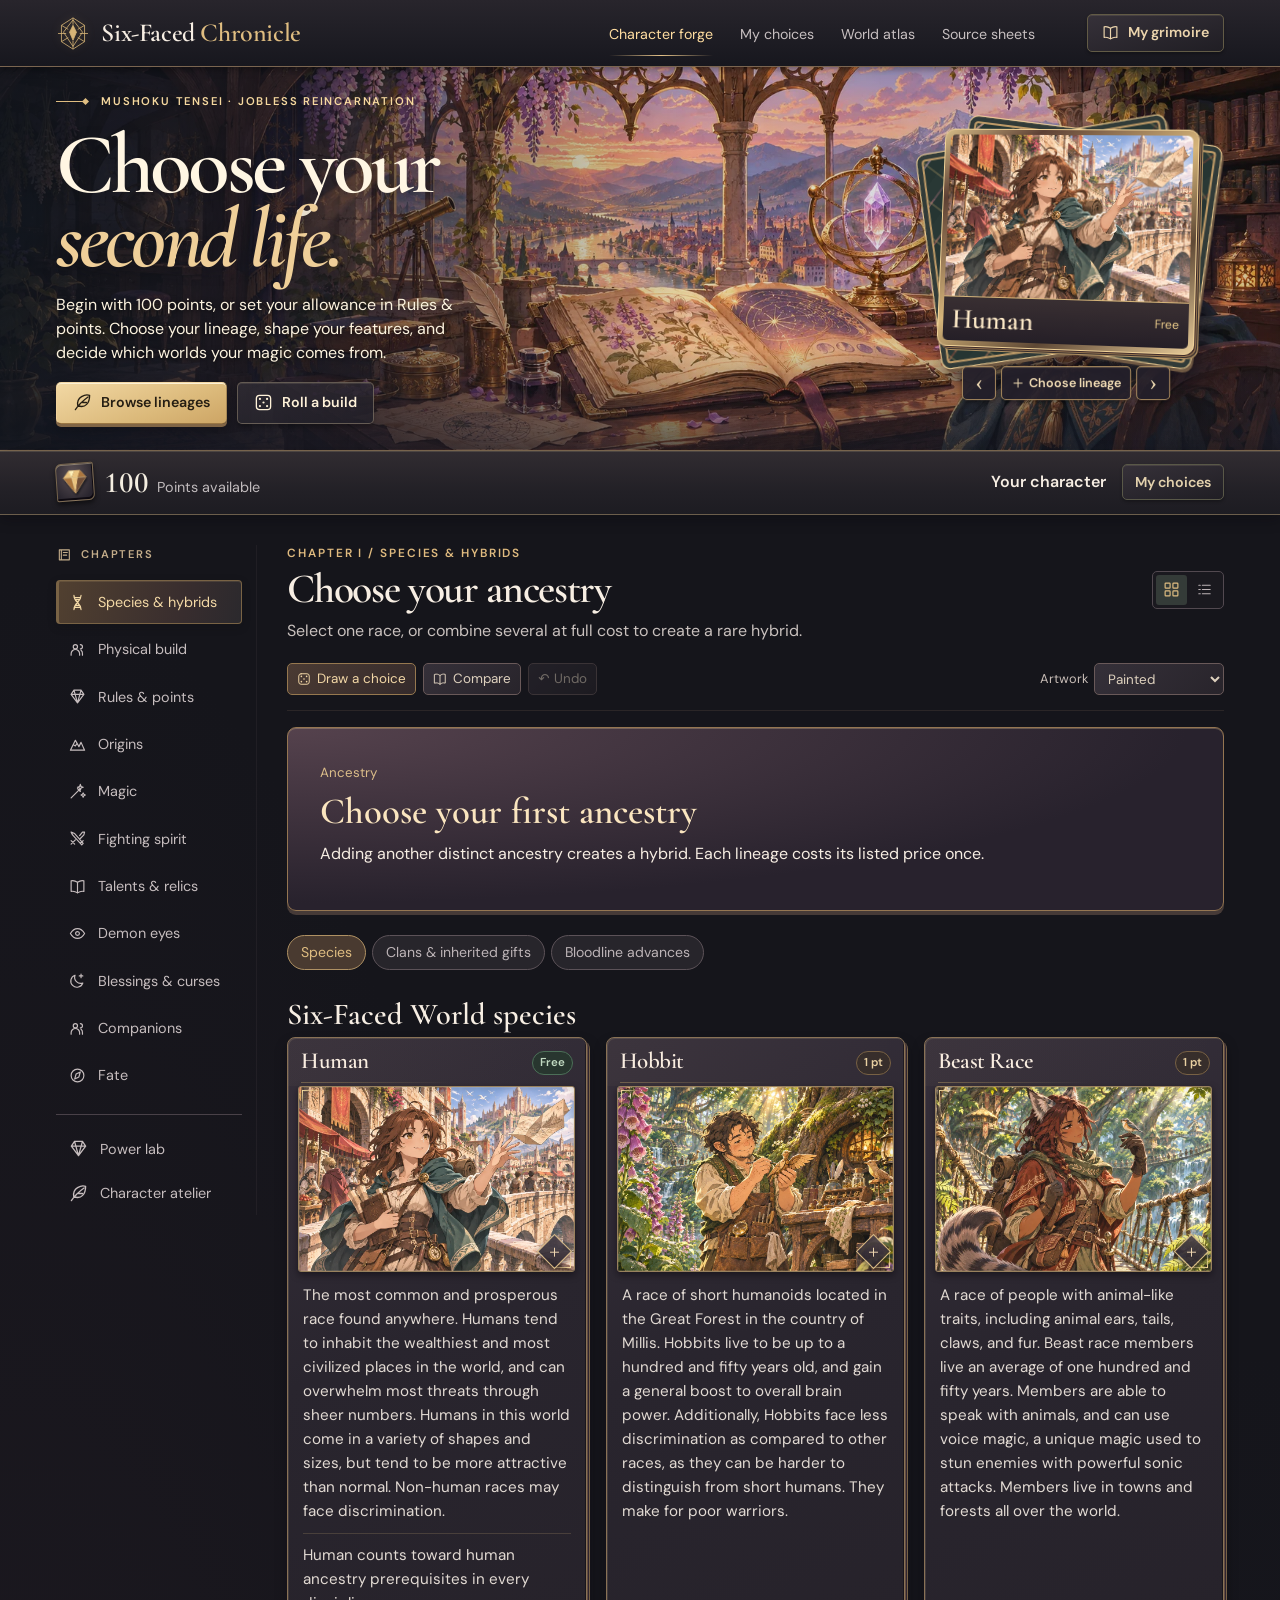
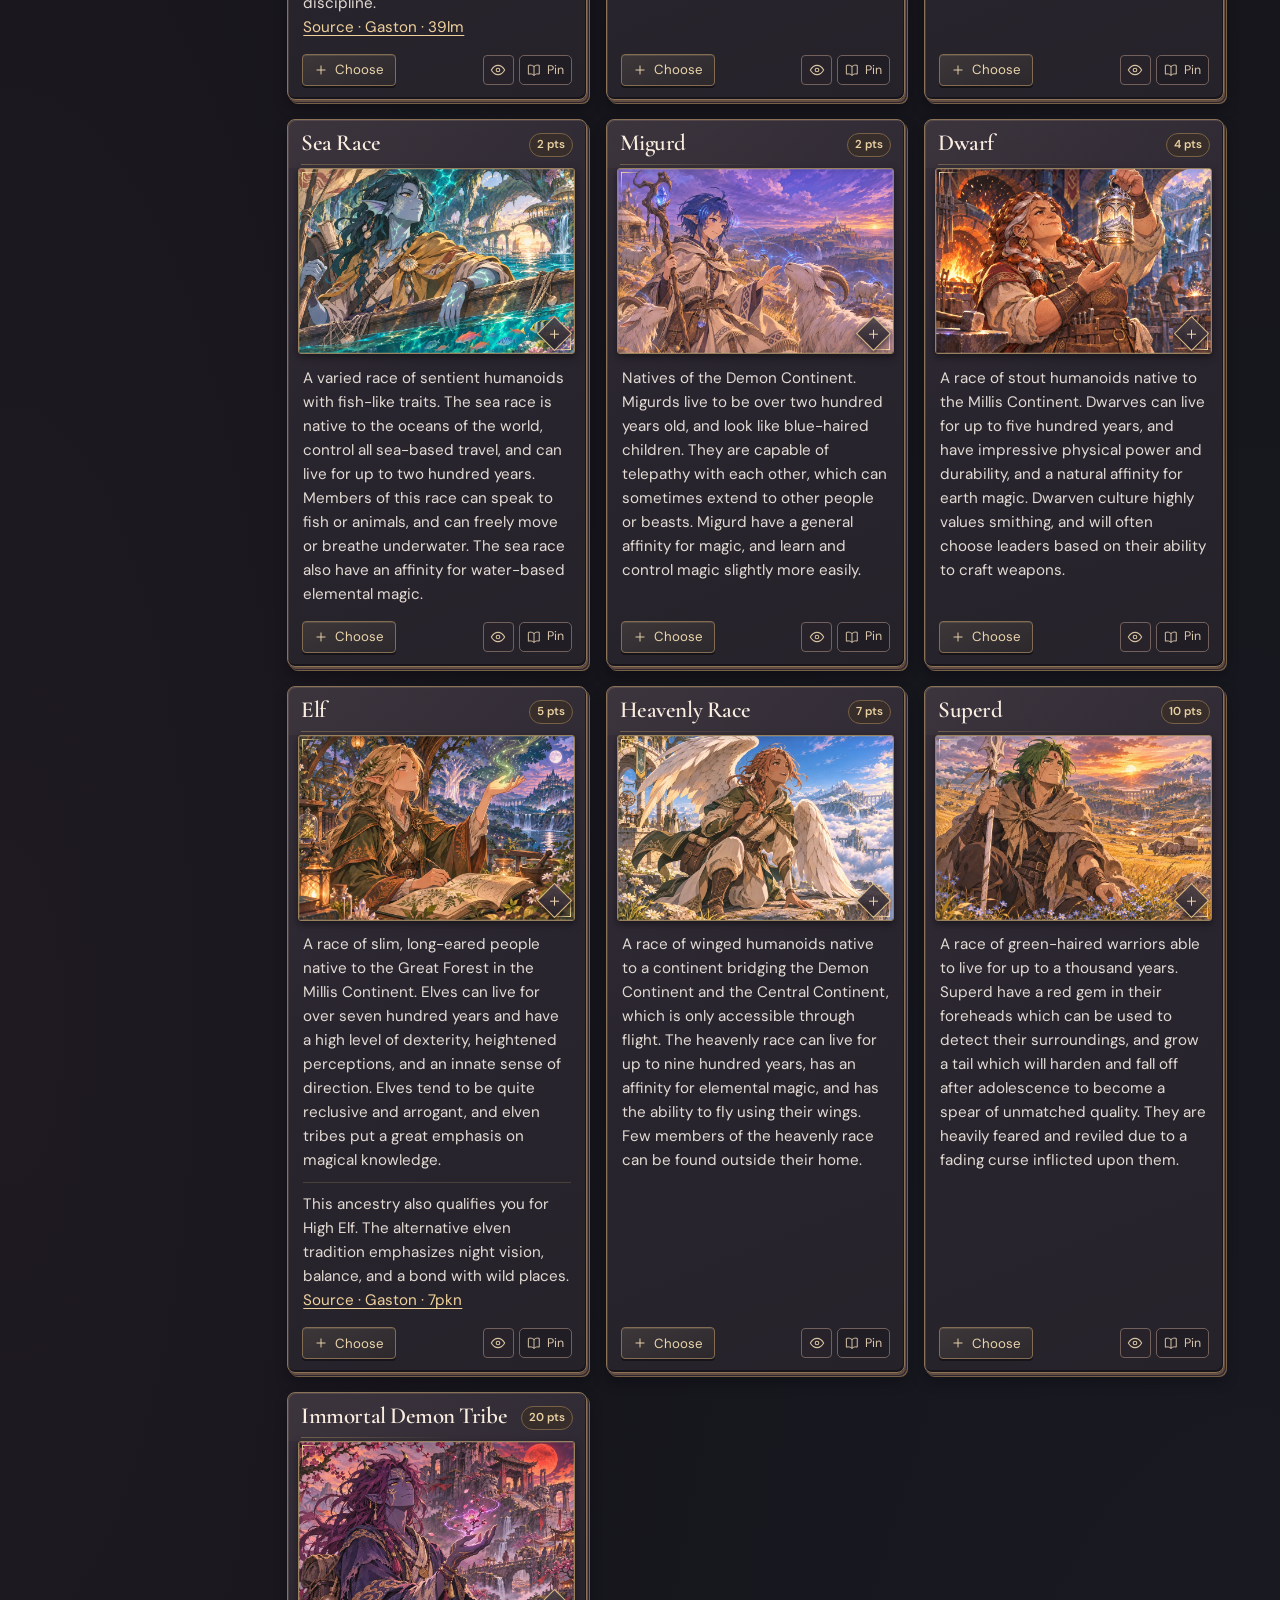
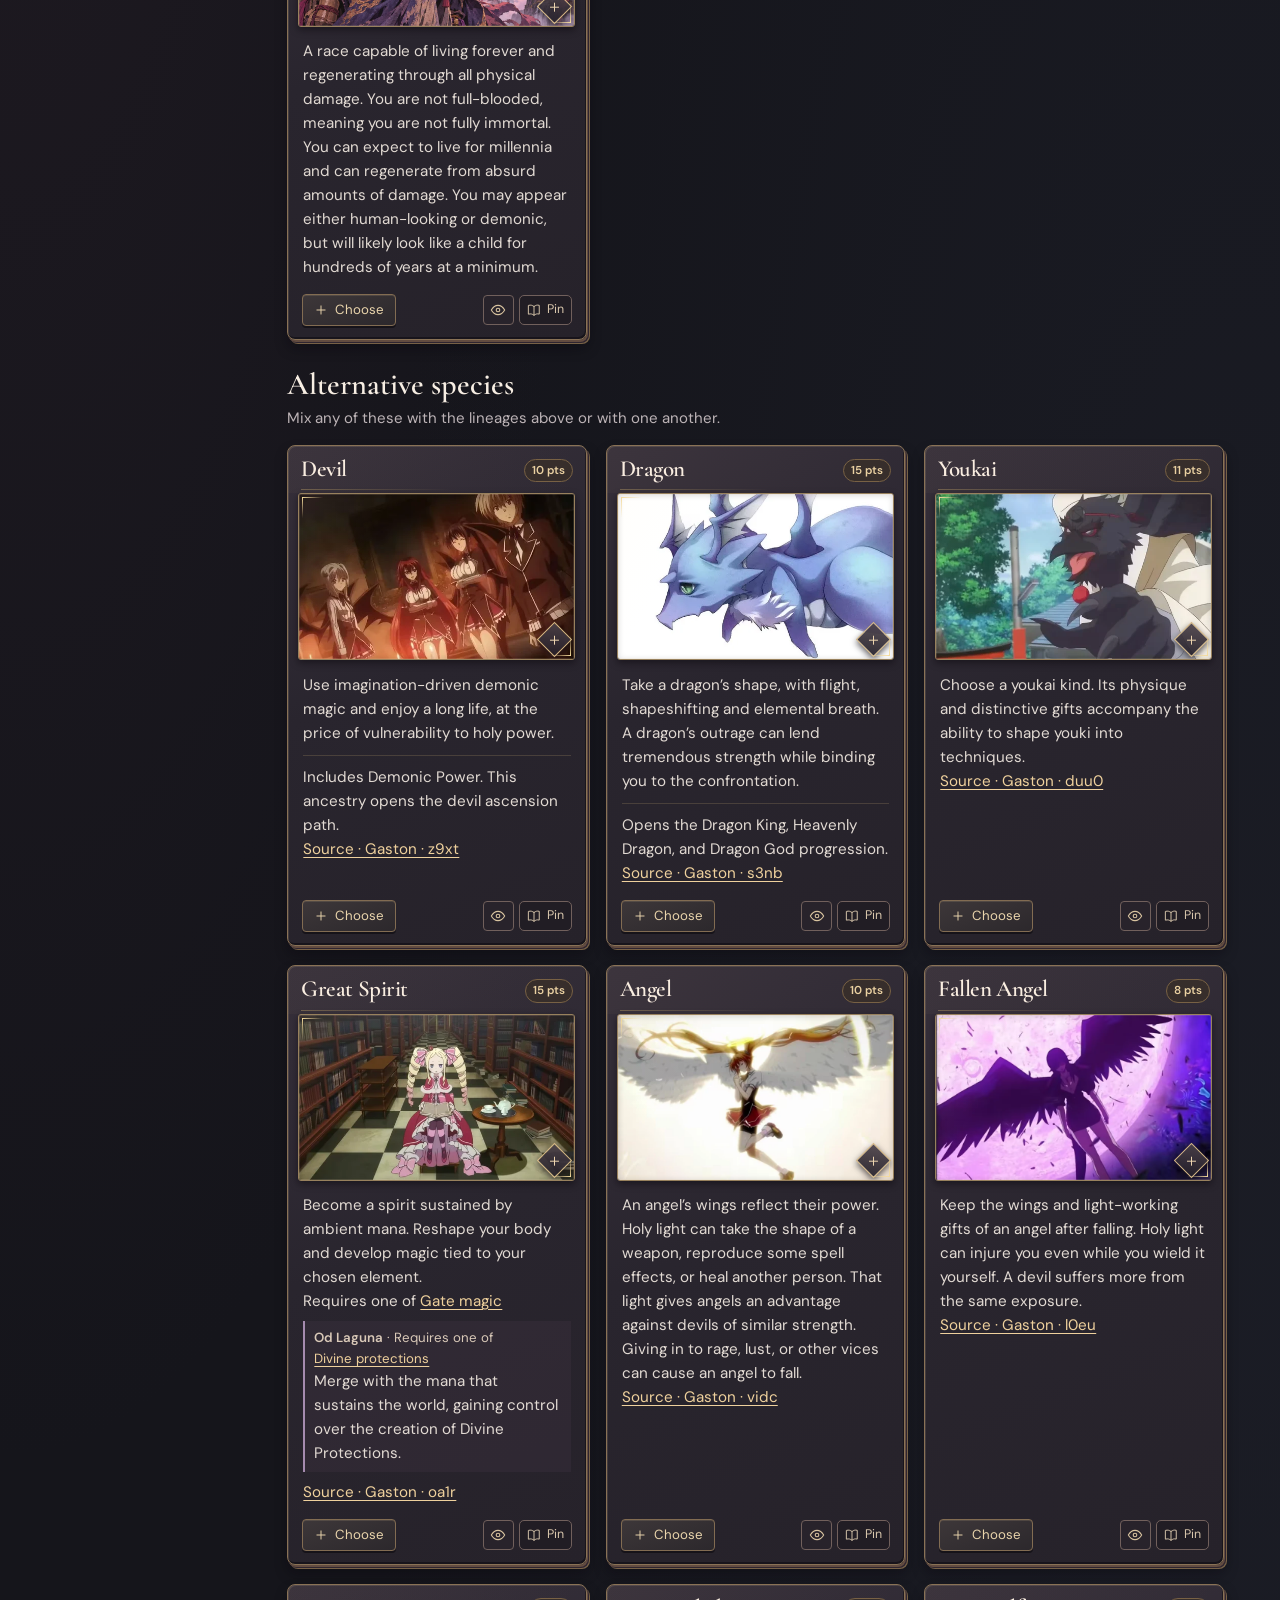
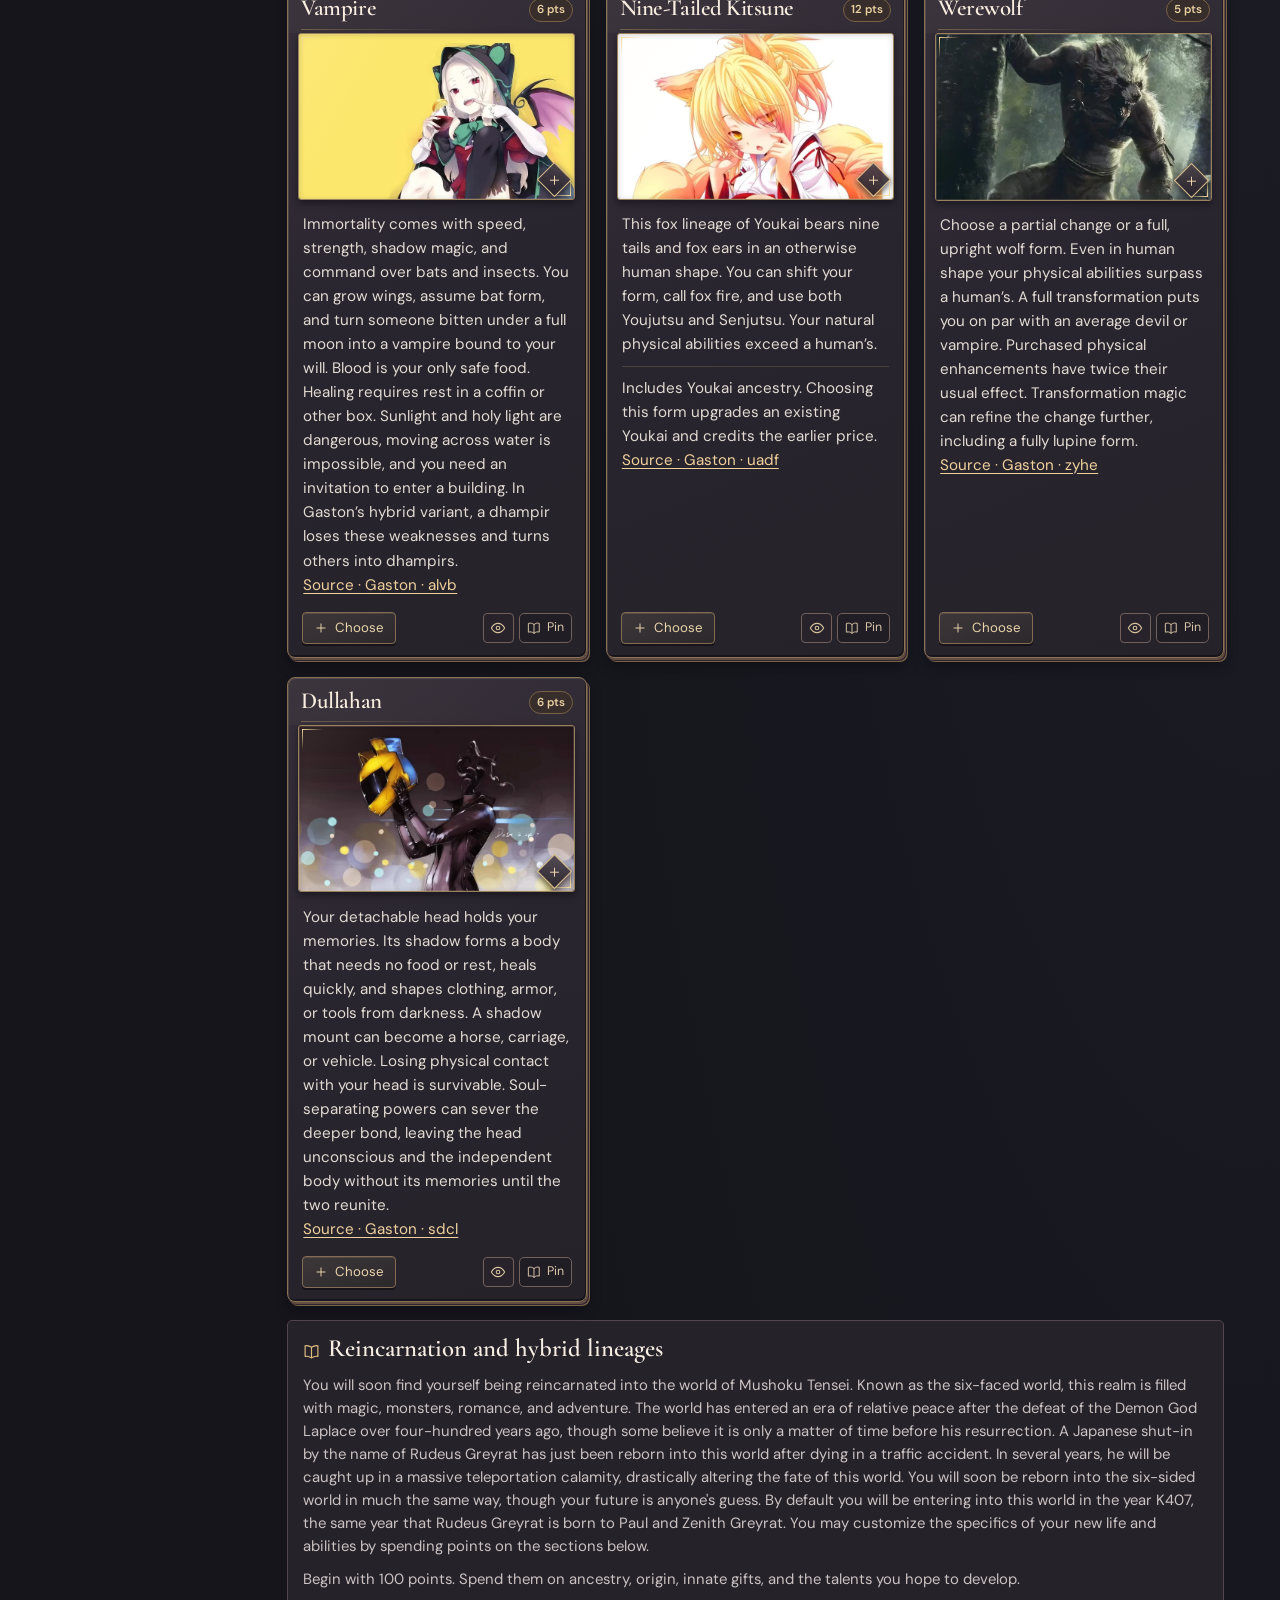
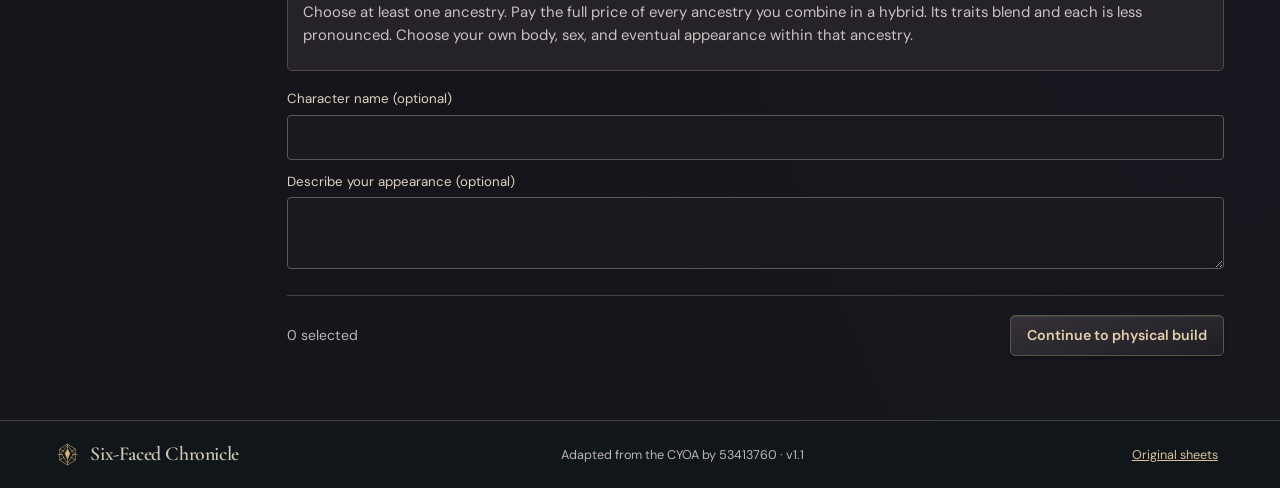
==== commit 6ddcaf4f: "Install Cloudflare Web Analytics on site/index.html" ====
--- a/site/index.html
+++ b/site/index.html
@@ -7,6 +7,9 @@
 <title>Six-Faced Chronicle · Mushoku Tensei CYOA</title>
 <link rel="icon" href="crest.svg" type="image/svg+xml">
 <link rel="stylesheet" href="fonts.css"><link rel="stylesheet" href="style.css"><link rel="stylesheet" href="atelier.css"><link rel="stylesheet" href="selection.css"><link rel="stylesheet" href="depth.css">
+<!-- Cloudflare Web Analytics -->
+<script type='module' src='https://static.cloudflareinsights.com/beacon.min.js' data-cf-beacon='{"token": "7ed21df23b1f4770a0c89a563392dfa1"}'></script>
+<!-- End Cloudflare Web Analytics -->
 </head>
 <body>
 <a class="skip" href="index.html#chapter">Skip to character choices</a>
